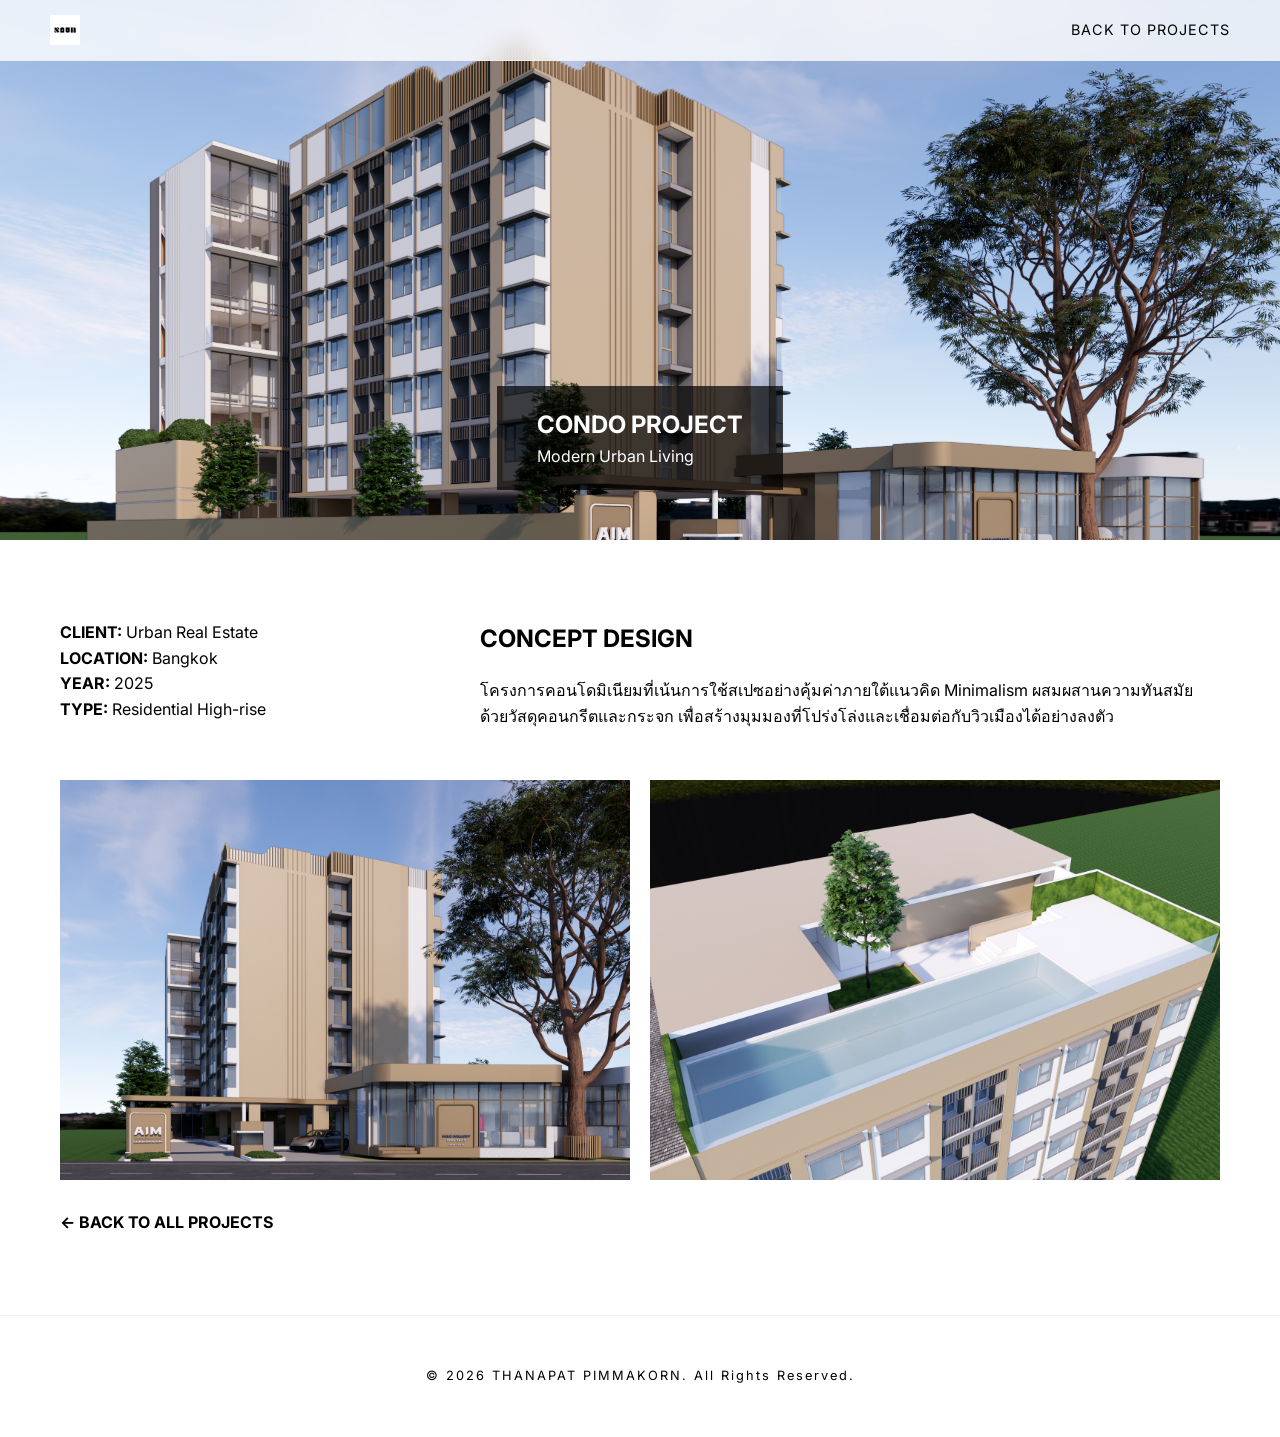
==== project-02.html @ 98c8fa3f "Rebrand to SAAN Studio and update concept" ====
<!DOCTYPE html>
<html lang="th">
<head>
    <meta charset="UTF-8">
    <meta name="viewport" content="width=device-width, initial-scale=1.0">
    <title>Condo Project | SAAN Architect</title>
    <link rel="stylesheet" href="style.css">
    <link rel="preconnect" href="https://fonts.googleapis.com">
    <link rel="preconnect" href="https://fonts.gstatic.com" crossorigin>
    <link href="https://fonts.googleapis.com/css2?family=Inter:wght@300;400;700&display=swap" rel="stylesheet">
    <style>
        .project-detail-hero { height: 60vh; background: url('images/project-02.png') center/cover no-repeat; display: flex; align-items: flex-end; padding-bottom: 50px; }
        .project-header { background: rgba(0,0,0,0.7); color: white; padding: 20px 40px; }
        .project-content { padding: 80px 0; }
        .project-info-grid { display: grid; grid-template-columns: 1fr 2fr; gap: 50px; margin-bottom: 50px; }
        .project-gallery { display: grid; grid-template-columns: 1fr 1fr; gap: 20px; }
        .project-gallery img { width: 100%; height: 400px; object-fit: cover; }
        .back-btn { display: inline-block; margin-top: 30px; text-decoration: none; color: var(--text-color); font-weight: 700; }
    </style>
</head>
<body>
    <nav>
        <div class="logo"><a href="index.html"><img src="images/logo.png" alt="SAAN ARCHITECT" style="height:30px;"></a></div>
        <ul class="nav-links">
            <li><a href="index.html#projects">Back to Projects</a></li>
        </ul>
    </nav>

    <section class="project-detail-hero">
        <div class="container">
            <div class="project-header">
                <h1>CONDO PROJECT</h1>
                <p>Modern Urban Living</p>
            </div>
        </div>
    </section>

    <section class="project-content">
        <div class="container">
            <div class="project-info-grid">
                <div class="project-meta">
                    <p><strong>CLIENT:</strong> Urban Real Estate</p>
                    <p><strong>LOCATION:</strong> Bangkok</p>
                    <p><strong>YEAR:</strong> 2025</p>
                    <p><strong>TYPE:</strong> Residential High-rise</p>
                </div>
                <div class="project-description">
                    <h2 style="margin-bottom: 20px;">CONCEPT DESIGN</h2>
                    <p>โครงการคอนโดมิเนียมที่เน้นการใช้สเปซอย่างคุ้มค่าภายใต้แนวคิด Minimalism ผสมผสานความทันสมัยด้วยวัสดุคอนกรีตและกระจก เพื่อสร้างมุมมองที่โปร่งโล่งและเชื่อมต่อกับวิวเมืองได้อย่างลงตัว</p>
                </div>
            </div>
            
            <div class="project-gallery">
                <img src="images/project-02-1.png" alt="Gallery 1">
                <img src="images/project-02-2.png" alt="Gallery 2">
            </div>

            <a href="index.html#projects" class="back-btn">← BACK TO ALL PROJECTS</a>
        </div>
    </section>

    <footer>
        <p>&copy; 2026 THANAPAT PIMMAKORN. All Rights Reserved.</p>
    </footer>
</body>
</html>
---- style.css ----
/* General Reset */
* {
    margin: 0;
    padding: 0;
    box-sizing: border-box;
}

:root {
    --bg-color: #ffffff;
    --text-color: #000000;
    --section-bg-light: #f9f9f9;
    --border-color: #eeeeee;
    --nav-bg: #ffffff;
    --modal-bg: rgba(0,0,0,0.9);
    --modal-content-bg: #ffffff;
    --accent-color: #000000;
}

[data-theme="dark"] {
    --bg-color: #111111;
    --text-color: #ffffff;
    --section-bg-light: #1a1a1a;
    --border-color: #333333;
    --nav-bg: #111111;
    --modal-bg: rgba(255,255,255,0.1);
    --modal-content-bg: #222222;
    --accent-color: #ffffff;
}

body {
    font-family: 'Anuphan', 'Inter', sans-serif;
    line-height: 1.6;
    color: var(--text-color);
    background-color: var(--bg-color);
    scroll-behavior: smooth;
    overflow-x: hidden;
    transition: background-color 0.3s, color 0.3s;
}

.container {
    max-width: 1200px;
    margin: 0 auto;
    padding: 0 20px;
}

section {
    overflow: hidden;
}

.section-padding {
    padding: 100px 0;
}

.section-title {
    font-size: 2.5rem;
    font-weight: 700;
    margin-bottom: 50px;
    text-align: center;
    letter-spacing: 5px;
}

/* Language Switch */
.nav-extra {
    display: flex;
    align-items: center;
}

.lang-switch {
    font-size: 0.8rem;
    font-weight: 700;
    margin-right: 20px;
    letter-spacing: 1px;
}

.lang-btn {
    cursor: pointer;
    opacity: 0.4;
    transition: 0.3s;
}

.lang-btn.active {
    opacity: 1;
}

.lang-btn:hover {
    opacity: 0.8;
}

/* Theme Switch */
.theme-switch-wrapper {
    display: flex;
    align-items: center;
    margin-left: 30px;
}

.theme-label {
    margin-left: 10px;
    font-size: 0.7rem;
    font-weight: 700;
    letter-spacing: 1px;
}

.theme-switch {
    display: inline-block;
    height: 20px;
    position: relative;
    width: 40px;
}

.theme-switch input {
    display: none;
}

.slider {
    background-color: #ccc;
    bottom: 0;
    cursor: pointer;
    left: 0;
    position: absolute;
    right: 0;
    top: 0;
    transition: .4s;
}

.slider:before {
    background-color: #fff;
    bottom: 2px;
    content: "";
    height: 16px;
    left: 2px;
    position: absolute;
    transition: .4s;
    width: 16px;
}

input:checked + .slider {
    background-color: #555;
}

input:checked + .slider:before {
    transform: translateX(20px);
}

.slider.round {
    border-radius: 20px;
}

.slider.round:before {
    border-radius: 50%;
}

/* Progress Bar */
#progress-container {
    position: fixed;
    top: 0;
    left: 0;
    width: 100%;
    height: 4px;
    background: transparent;
    z-index: 2001;
}

#progress-bar {
    height: 100%;
    background: var(--text-color);
    width: 0%;
    transition: width 0.1s ease;
}

/* Custom Cursor */
#custom-cursor {
    width: 20px;
    height: 20px;
    border: 1px solid var(--text-color);
    border-radius: 50%;
    position: fixed;
    pointer-events: none;
    z-index: 9999;
    transition: transform 0.1s ease, background 0.3s ease;
    transform: translate(-50%, -50%);
}

.cursor-hover {
    transform: translate(-50%, -50%) scale(2.5);
    background: rgba(var(--nav-bg-rgb), 0.5);
}

@media screen and (max-width: 768px) {
    #custom-cursor { display: none; }
}

/* Preloader */
#preloader {
    position: fixed;
    top: 0;
    left: 0;
    width: 100%;
    height: 100%;
    background-color: var(--bg-color);
    z-index: 9999;
    display: flex;
    justify-content: center;
    align-items: center;
    transition: opacity 0.5s ease;
}

.loader-logo {
    font-size: 3rem;
    font-weight: 700;
    letter-spacing: 15px;
    animation: pulse 1.5s infinite;
}

@keyframes pulse {
    0% { opacity: 0.2; }
    50% { opacity: 1; }
    100% { opacity: 0.2; }
}

/* Navigation */
nav {
    display: flex;
    justify-content: space-between;
    align-items: center;
    padding: 15px 50px;
    background-color: rgba(var(--nav-bg-rgb, 255, 255, 255), 0.8);
    backdrop-filter: blur(10px);
    -webkit-backdrop-filter: blur(10px);
    position: fixed;
    width: 100%;
    top: 0;
    z-index: 1000;
    border-bottom: 1px solid var(--border-color);
    transition: 0.3s;
}

:root {
    --nav-bg-rgb: 255, 255, 255;
...
}

[data-theme="dark"] {
    --nav-bg-rgb: 17, 17, 17;
...
}

.logo {
    display: flex;
    align-items: center;
}

.logo img {
    height: 30px;
    width: auto;
    transition: filter 0.3s;
}

[data-theme="dark"] .logo img {
    filter: invert(1);
}

.nav-links {
    display: flex;
    list-style: none;
}

.nav-links li {
    margin-left: 30px;
}

.nav-links a {
    text-decoration: none;
    color: var(--text-color);
    font-size: 0.9rem;
    font-weight: 400;
    transition: 0.3s;
    text-transform: uppercase;
    letter-spacing: 1px;
}

.nav-links a:hover {
    color: #777;
}

/* Clients Section */
.clients-strip {
    display: flex;
    justify-content: space-around;
    align-items: center;
    flex-wrap: wrap;
    gap: 30px;
    opacity: 0.6;
}

.client-logo {
    font-size: 1.2rem;
    font-weight: 700;
    letter-spacing: 5px;
    transition: 0.3s;
}

.client-logo:hover {
    opacity: 1;
    transform: scale(1.1);
}

/* Newsletter Section */
.newsletter-form input {
    border: 1px solid var(--border-color);
    padding: 15px;
    font-family: inherit;
}

.socials {
    display: flex;
    align-items: center;
    margin-top: 20px;
}

.socials a {
    color: var(--text-color);
    transition: 0.3s;
}

.socials a:hover {
    opacity: 0.6;
}

.burger div {
    display: none;
    cursor: pointer;
}

.burger div {
    width: 25px;
    height: 3px;
    background-color: var(--text-color);
    margin: 5px;
    transition: all 0.3s ease;
}

/* Hero Section */
.hero {
    height: 100vh;
    background: linear-gradient(rgba(255,255,255,0.7), rgba(255,255,255,0.7)), url('https://images.unsplash.com/photo-1449156001931-923ca4162ec0?q=80&w=2000&auto=format&fit=crop');
    background-size: cover;
    background-position: center;
    display: flex;
    justify-content: center;
    align-items: center;
    text-align: center;
    transition: 0.5s;
}

[data-theme="dark"] .hero {
    background: linear-gradient(rgba(0,0,0,0.6), rgba(0,0,0,0.6)), url('https://images.unsplash.com/photo-1449156001931-923ca4162ec0?q=80&w=2000&auto=format&fit=crop');
}

.hero-content h1 {
    font-size: 4rem;
    font-weight: 700;
    margin-bottom: 20px;
    letter-spacing: 10px;
}

.hero-content p {
    font-size: 1.2rem;
    margin-bottom: 30px;
    font-weight: 300;
    letter-spacing: 2px;
}

.btn-primary {
    display: inline-block;
    padding: 15px 40px;
    background-color: var(--accent-color);
    color: var(--bg-color);
    text-decoration: none;
    letter-spacing: 2px;
    transition: 0.3s;
    border: 1px solid var(--accent-color);
}

.btn-primary:hover {
    background-color: transparent;
    color: var(--text-color);
}

/* About Section */
.about-grid {
    display: grid;
    grid-template-columns: 1fr 1fr;
    gap: 50px;
    align-items: center;
}

.about-text p {
    margin-bottom: 20px;
    font-size: 1.1rem;
    font-weight: 300;
}

.about-image {
    overflow: hidden;
    height: 400px;
}

.about-image img {
    width: 100%;
    height: 120%; /* Taller for parallax */
    object-fit: cover;
    filter: grayscale(100%);
    transition: filter 0.5s, transform 0.1s linear; /* Smooth parallax */
}

/* Parallax Utility */
.parallax-bg {
    transform: translateY(0);
}

/* Preloader */
.bg-light {
    background-color: var(--section-bg-light);
}

.services-grid {
    display: grid;
    grid-template-columns: repeat(auto-fit, minmax(300px, 1fr));
    gap: 40px;
}

.service-item {
    background-color: var(--bg-color);
    padding: 40px;
    border: 1px solid var(--border-color);
    transition: 0.3s;
}

.service-item:hover {
    border-color: var(--text-color);
    transform: translateY(-5px);
}

.service-item h3 {
    font-size: 1.5rem;
    margin-bottom: 20px;
    letter-spacing: 2px;
}

.service-item p {
    font-weight: 300;
}

/* Process Section */
.process-steps {
    display: grid;
    grid-template-columns: repeat(auto-fit, minmax(250px, 1fr));
    gap: 30px;
    position: relative;
}

.step {
    text-align: center;
    padding: 20px;
}

.step-num {
    font-size: 3rem;
    font-weight: 700;
    color: var(--border-color);
    display: block;
    margin-bottom: 10px;
    transition: 0.3s;
}

.step:hover .step-num {
    color: var(--text-color);
}

.step h3 {
    font-size: 1.2rem;
    margin-bottom: 15px;
    letter-spacing: 2px;
}

.step p {
    font-weight: 300;
    font-size: 0.9rem;
}

/* Testimonials Section */
.testimonials-grid {
    display: grid;
    grid-template-columns: repeat(auto-fit, minmax(300px, 1fr));
    gap: 40px;
}

.testimonial-item {
    text-align: center;
    padding: 20px;
}

.testimonial-item p {
    font-style: italic;
    font-size: 1.1rem;
    margin-bottom: 20px;
    font-weight: 300;
}

.testimonial-item h4 {
    font-size: 0.9rem;
    letter-spacing: 1px;
}

/* Team Section */
.team-grid {
    display: grid;
    grid-template-columns: repeat(auto-fit, minmax(250px, 1fr));
    gap: 40px;
}

.team-member {
    text-align: center;
}

.team-member img {
    width: 200px;
    height: 200px;
    border-radius: 50%;
    object-fit: cover;
    filter: grayscale(100%);
    margin-bottom: 20px;
    transition: 0.3s;
}

.team-member:hover img {
    filter: grayscale(0%);
}

.team-member h3 {
    font-size: 1.2rem;
    letter-spacing: 2px;
    margin-bottom: 5px;
}

.team-member p {
    font-size: 0.9rem;
    font-weight: 300;
}

/* Scroll Top Button */
#scrollTop {
    display: none;
    position: fixed;
    bottom: 20px;
    right: 30px;
    z-index: 99;
    border: none;
    outline: none;
    background-color: var(--text-color);
    color: var(--bg-color);
    cursor: pointer;
    padding: 15px;
    border-radius: 50%;
    font-size: 18px;
    transition: 0.3s;
    width: 50px;
    height: 50px;
}

#scrollTop:hover {
    background-color: #555;
}

/* Modal Styles */
.modal {
    display: none;
    position: fixed;
    z-index: 2000;
    left: 0;
    top: 0;
    width: 100%;
    height: 100%;
    overflow: auto;
    background-color: var(--modal-bg);
    padding-top: 60px;
}

.modal-content {
    background-color: var(--modal-content-bg);
    margin: 5% auto;
    padding: 0;
    width: 80%;
    max-width: 900px;
    display: flex;
    flex-direction: column;
    position: relative;
    color: var(--text-color);
}

.modal-content img {
    width: 100%;
    max-height: 500px;
    object-fit: cover;
}

.modal-text {
    padding: 40px;
}

.modal-text h3 {
    font-size: 2rem;
    margin-bottom: 20px;
    letter-spacing: 2px;
}

.close-modal {
    position: absolute;
    top: 20px;
    right: 35px;
    color: #f1f1f1;
    font-size: 40px;
    font-weight: bold;
    cursor: pointer;
    z-index: 2001;
}

/* Scroll Reveal Animations */
.reveal {
    opacity: 0;
    transform: translateY(50px);
    transition: all 1s ease-out;
}

.reveal.active {
    opacity: 1;
    transform: translateY(0);
}

/* Filter Buttons */
.filter-buttons {
    display: flex;
    justify-content: center;
    margin-bottom: 40px;
}

.filter-btn {
    background: none;
    border: none;
    padding: 10px 20px;
    margin: 0 10px;
    cursor: pointer;
    font-size: 0.8rem;
    letter-spacing: 2px;
    transition: 0.3s;
    color: var(--text-color);
    border-bottom: 2px solid transparent;
}

.filter-btn.active {
    border-bottom: 2px solid var(--text-color);
    font-weight: 700;
}

.filter-btn:hover {
    color: #777;
}

.bg-dark-text {
    background-color: var(--text-color);
    color: var(--bg-color);
}

.stat-number {
    font-size: 3.5rem;
    font-weight: 700;
    margin-bottom: 10px;
    letter-spacing: 2px;
}

.stat-item p {
    font-size: 0.8rem;
    letter-spacing: 2px;
    text-transform: uppercase;
    opacity: 0.8;
}

/* Texture Overlay */
body::before {
    content: "";
    position: fixed;
    top: 0;
    left: 0;
    width: 100%;
    height: 100%;
    background-image: url('https://www.transparenttextures.com/patterns/p6.png');
    opacity: 0.03;
    pointer-events: none;
    z-index: 10000;
}

[data-theme="dark"] body::before {
    opacity: 0.05;
    filter: invert(1);
}

img {
    max-width: 100%;
    height: auto;
    display: block;
    transition: opacity 0.5s ease;
}

img[loading] {
    opacity: 0;
}

img.loaded {
    opacity: 1;
}

/* Projects Section */
.projects-grid {
    display: grid;
    grid-template-columns: repeat(auto-fit, minmax(300px, 1fr));
    gap: 20px;
}

.project-card {
    position: relative;
    overflow: hidden;
    cursor: pointer;
}

.project-card img {
    width: 100%;
    height: 400px;
    object-fit: cover;
    filter: grayscale(100%);
    transition: 0.5s;
}

.project-info {
    position: absolute;
    bottom: -100%;
    left: 0;
    width: 100%;
    background: rgba(0,0,0,0.8);
    color: #fff;
    padding: 20px;
    transition: 0.5s;
}

.project-card:hover img {
    filter: grayscale(0%);
    transform: scale(1.05);
}

.project-card:hover .project-info {
    bottom: 0;
}

/* Contact Section */
.contact-content {
    display: grid;
    grid-template-columns: 1fr 1fr;
    gap: 50px;
}

.contact-info p {
    margin-bottom: 15px;
}

.contact-form input, .contact-form textarea {
    width: 100%;
    padding: 15px;
    margin-bottom: 15px;
    border: 1px solid var(--border-color);
    background-color: var(--bg-color);
    color: var(--text-color);
    font-family: inherit;
}

.btn-dark {
    width: 100%;
    padding: 15px;
    background-color: var(--accent-color);
    color: var(--bg-color);
    border: none;
    cursor: pointer;
    letter-spacing: 2px;
    transition: 0.3s;
}

.btn-dark:hover {
    opacity: 0.8;
}

/* Footer */
footer {
    padding: 50px 0;
    text-align: center;
    border-top: 1px solid var(--border-color);
    font-size: 0.8rem;
    letter-spacing: 2px;
}

/* Mobile Responsive */
@media screen and (max-width: 768px) {
    .nav-links {
        position: absolute;
        right: 0;
        height: 92vh;
        top: 8vh;
        background-color: var(--nav-bg);
        display: flex;
        flex-direction: column;
        align-items: center;
        width: 100%;
        transform: translateX(100%);
        transition: transform 0.5s ease-in;
    }

    .nav-links li {
        margin: 20px 0;
    }

    .burger {
        display: block;
    }

    .hero-content h1 {
        font-size: 2.5rem;
    }

    .about-grid, .contact-content {
        grid-template-columns: 1fr;
    }

    .theme-switch-wrapper {
        margin-right: 20px;
    }
}

.nav-active {
    transform: translateX(0%);
}
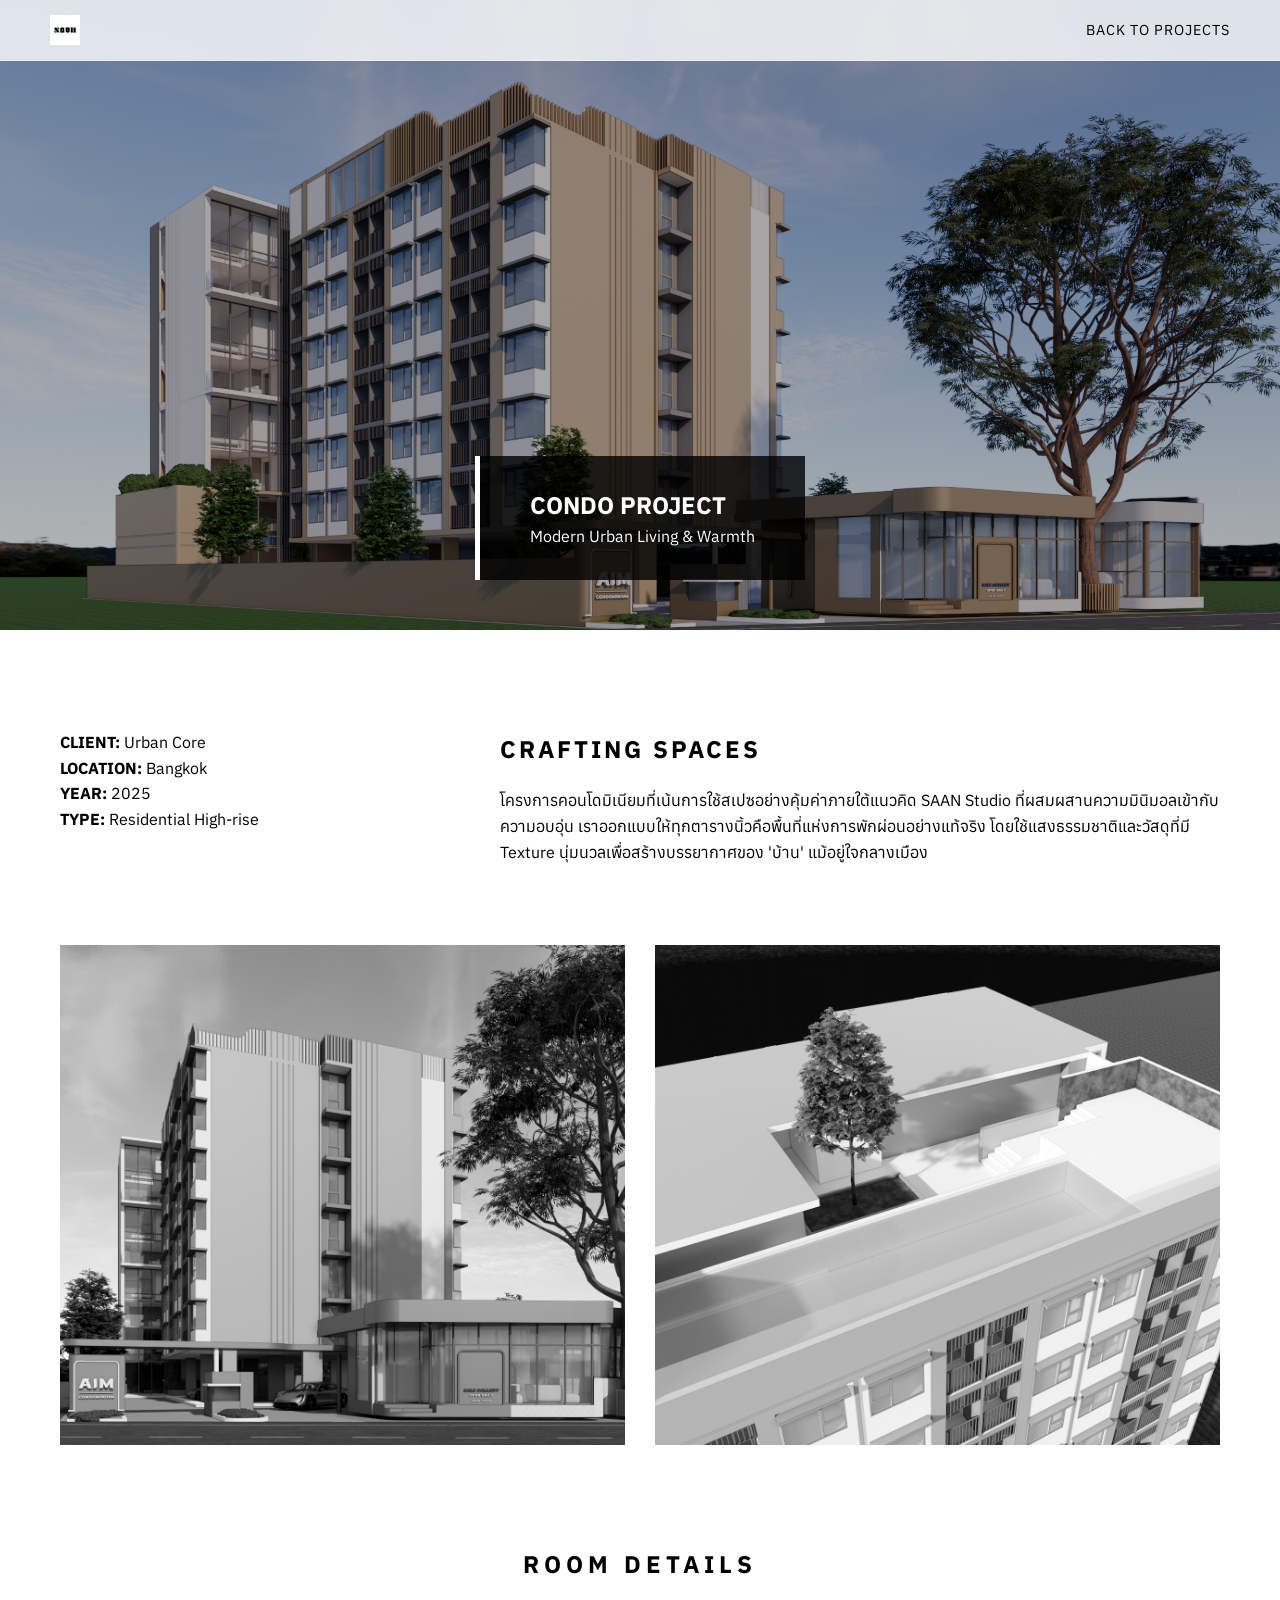
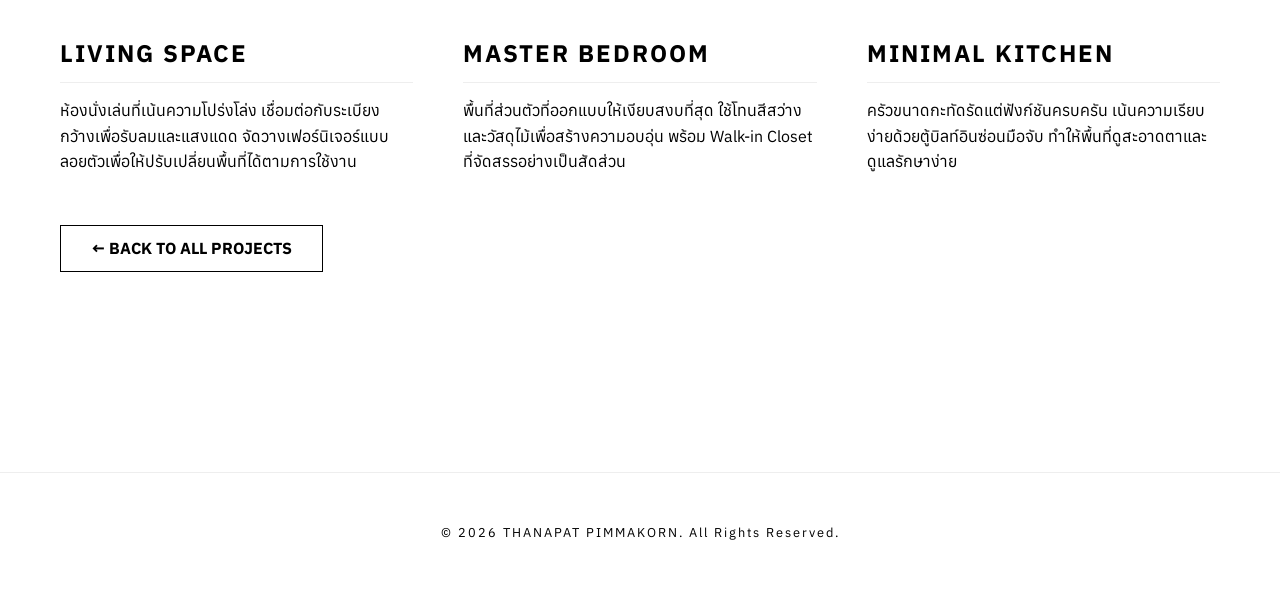
==== commit e08bc9d0: "Update Stats (5 yrs/3 projects) and enhance Condo Project details" ====
--- a/project-02.html
+++ b/project-02.html
@@ -3,24 +3,35 @@
 <head>
     <meta charset="UTF-8">
     <meta name="viewport" content="width=device-width, initial-scale=1.0">
-    <title>Condo Project | SAAN Architect</title>
+    <title>Condo Project | SAAN Studio</title>
     <link rel="stylesheet" href="style.css">
     <link rel="preconnect" href="https://fonts.googleapis.com">
     <link rel="preconnect" href="https://fonts.gstatic.com" crossorigin>
-    <link href="https://fonts.googleapis.com/css2?family=Inter:wght@300;400;700&display=swap" rel="stylesheet">
+    <link href="https://fonts.googleapis.com/css2?family=Inter:wght@300;400;700&family=Anuphan:wght@300;400;600&display=swap" rel="stylesheet">
     <style>
-        .project-detail-hero { height: 60vh; background: url('images/project-02.png') center/cover no-repeat; display: flex; align-items: flex-end; padding-bottom: 50px; }
-        .project-header { background: rgba(0,0,0,0.7); color: white; padding: 20px 40px; }
-        .project-content { padding: 80px 0; }
-        .project-info-grid { display: grid; grid-template-columns: 1fr 2fr; gap: 50px; margin-bottom: 50px; }
-        .project-gallery { display: grid; grid-template-columns: 1fr 1fr; gap: 20px; }
-        .project-gallery img { width: 100%; height: 400px; object-fit: cover; }
-        .back-btn { display: inline-block; margin-top: 30px; text-decoration: none; color: var(--text-color); font-weight: 700; }
+        .project-detail-hero { height: 70vh; background: linear-gradient(rgba(0,0,0,0.3), rgba(0,0,0,0.3)), url('images/project-02.png') center/cover no-repeat; display: flex; align-items: flex-end; padding-bottom: 50px; }
+        .project-header { background: rgba(0,0,0,0.8); color: white; padding: 30px 50px; border-left: 5px solid white; }
+        .project-content { padding: 100px 0; }
+        .project-info-grid { display: grid; grid-template-columns: 1fr 2fr; gap: 80px; margin-bottom: 80px; }
+        .project-gallery { display: grid; grid-template-columns: repeat(2, 1fr); gap: 30px; }
+        .project-gallery img { width: 100%; height: 500px; object-fit: cover; filter: grayscale(100%); transition: 0.5s; }
+        .project-gallery img:hover { filter: grayscale(0%); }
+        .room-details { margin-top: 100px; }
+        .room-grid { display: grid; grid-template-columns: repeat(auto-fit, minmax(300px, 1fr)); gap: 50px; margin-top: 50px; }
+        .room-card h3 { font-size: 1.5rem; margin-bottom: 15px; letter-spacing: 2px; border-bottom: 1px solid var(--border-color); padding-bottom: 10px; }
+        .back-btn { display: inline-block; margin-top: 50px; text-decoration: none; color: var(--text-color); font-weight: 700; border: 1px solid var(--text-color); padding: 10px 30px; transition: 0.3s; }
+        .back-btn:hover { background: var(--text-color); color: var(--bg-color); }
+        
+        @media (max-width: 768px) {
+            .project-info-grid { grid-template-columns: 1fr; gap: 40px; }
+            .project-gallery { grid-template-columns: 1fr; }
+            .project-gallery img { height: 300px; }
+        }
     </style>
 </head>
 <body>
     <nav>
-        <div class="logo"><a href="index.html"><img src="images/logo.png" alt="SAAN ARCHITECT" style="height:30px;"></a></div>
+        <div class="logo"><a href="index.html"><img src="images/logo.png" alt="SAAN STUDIO" style="height:30px;"></a></div>
         <ul class="nav-links">
             <li><a href="index.html#projects">Back to Projects</a></li>
         </ul>
@@ -30,7 +41,7 @@
         <div class="container">
             <div class="project-header">
                 <h1>CONDO PROJECT</h1>
-                <p>Modern Urban Living</p>
+                <p>Modern Urban Living & Warmth</p>
             </div>
         </div>
     </section>
@@ -39,28 +50,54 @@
         <div class="container">
             <div class="project-info-grid">
                 <div class="project-meta">
-                    <p><strong>CLIENT:</strong> Urban Real Estate</p>
+                    <p><strong>CLIENT:</strong> Urban Core</p>
                     <p><strong>LOCATION:</strong> Bangkok</p>
                     <p><strong>YEAR:</strong> 2025</p>
                     <p><strong>TYPE:</strong> Residential High-rise</p>
                 </div>
                 <div class="project-description">
-                    <h2 style="margin-bottom: 20px;">CONCEPT DESIGN</h2>
-                    <p>โครงการคอนโดมิเนียมที่เน้นการใช้สเปซอย่างคุ้มค่าภายใต้แนวคิด Minimalism ผสมผสานความทันสมัยด้วยวัสดุคอนกรีตและกระจก เพื่อสร้างมุมมองที่โปร่งโล่งและเชื่อมต่อกับวิวเมืองได้อย่างลงตัว</p>
+                    <h2 style="margin-bottom: 20px; letter-spacing: 3px;">CRAFTING SPACES</h2>
+                    <p>โครงการคอนโดมิเนียมที่เน้นการใช้สเปซอย่างคุ้มค่าภายใต้แนวคิด SAAN Studio ที่ผสมผสานความมินิมอลเข้ากับความอบอุ่น เราออกแบบให้ทุกตารางนิ้วคือพื้นที่แห่งการพักผ่อนอย่างแท้จริง โดยใช้แสงธรรมชาติและวัสดุที่มี Texture นุ่มนวลเพื่อสร้างบรรยากาศของ 'บ้าน' แม้อยู่ใจกลางเมือง</p>
                 </div>
             </div>
             
             <div class="project-gallery">
-                <img src="images/project-02-1.png" alt="Gallery 1">
-                <img src="images/project-02-2.png" alt="Gallery 2">
+                <img src="images/project-02-1.png" alt="Exterior View">
+                <img src="images/project-02-2.png" alt="Common Area">
+            </div>
+
+            <div class="room-details">
+                <h2 style="text-align: center; letter-spacing: 5px; margin-bottom: 50px;">ROOM DETAILS</h2>
+                <div class="room-grid">
+                    <div class="room-card">
+                        <h3>LIVING SPACE</h3>
+                        <p>ห้องนั่งเล่นที่เน้นความโปร่งโล่ง เชื่อมต่อกับระเบียงกว้างเพื่อรับลมและแสงแดด จัดวางเฟอร์นิเจอร์แบบลอยตัวเพื่อให้ปรับเปลี่ยนพื้นที่ได้ตามการใช้งาน</p>
+                    </div>
+                    <div class="room-card">
+                        <h3>MASTER BEDROOM</h3>
+                        <p>พื้นที่ส่วนตัวที่ออกแบบให้เงียบสงบที่สุด ใช้โทนสีสว่างและวัสดุไม้เพื่อสร้างความอบอุ่น พร้อม Walk-in Closet ที่จัดสรรอย่างเป็นสัดส่วน</p>
+                    </div>
+                    <div class="room-card">
+                        <h3>MINIMAL KITCHEN</h3>
+                        <p>ครัวขนาดกะทัดรัดแต่ฟังก์ชันครบครัน เน้นความเรียบง่ายด้วยตู้บิลท์อินซ่อนมือจับ ทำให้พื้นที่ดูสะอาดตาและดูแลรักษาง่าย</p>
+                    </div>
+                </div>
             </div>
 
             <a href="index.html#projects" class="back-btn">← BACK TO ALL PROJECTS</a>
         </div>
     </section>
 
-    <footer>
+    <footer style="text-align: center; padding: 50px 0; border-top: 1px solid var(--border-color); margin-top: 100px;">
         <p>&copy; 2026 THANAPAT PIMMAKORN. All Rights Reserved.</p>
     </footer>
+
+    <script>
+        // Theme application for detail page
+        const currentTheme = localStorage.getItem('theme');
+        if (currentTheme) {
+            document.documentElement.setAttribute('data-theme', currentTheme);
+        }
+    </script>
 </body>
 </html>
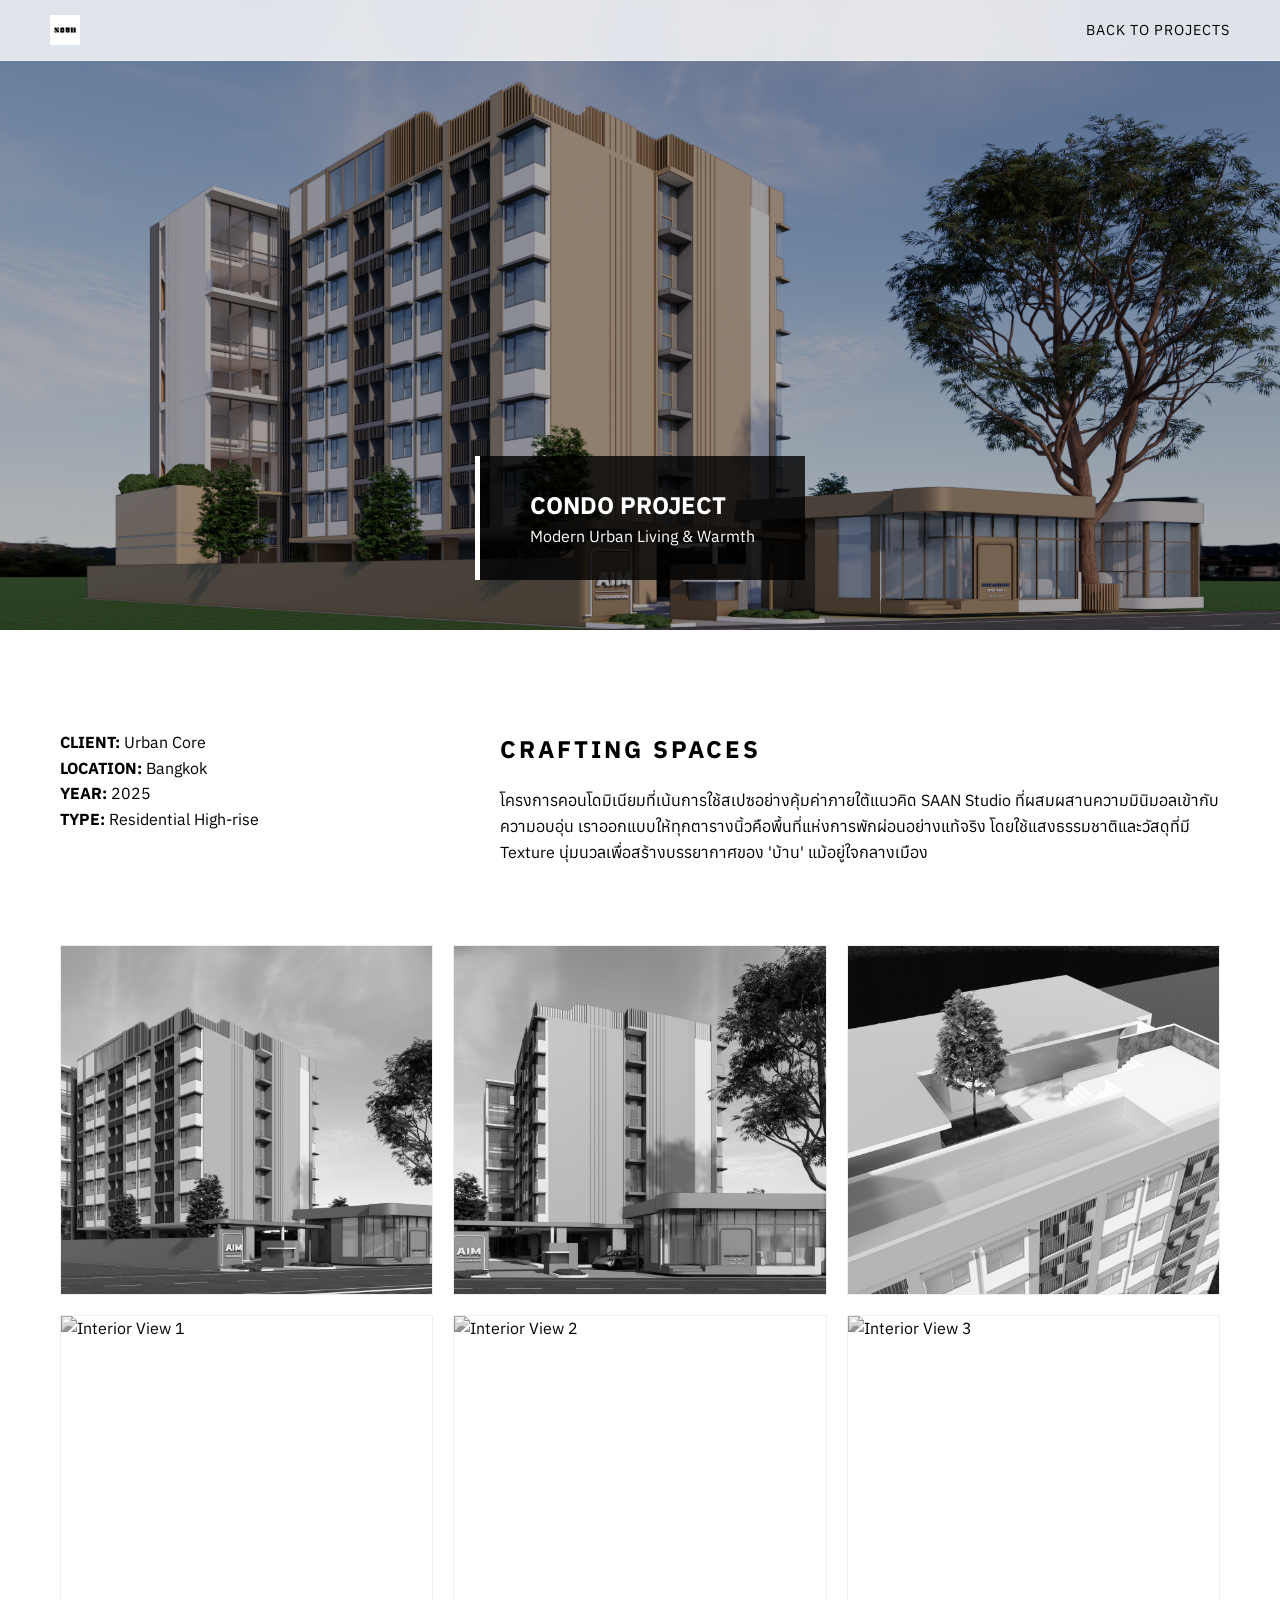
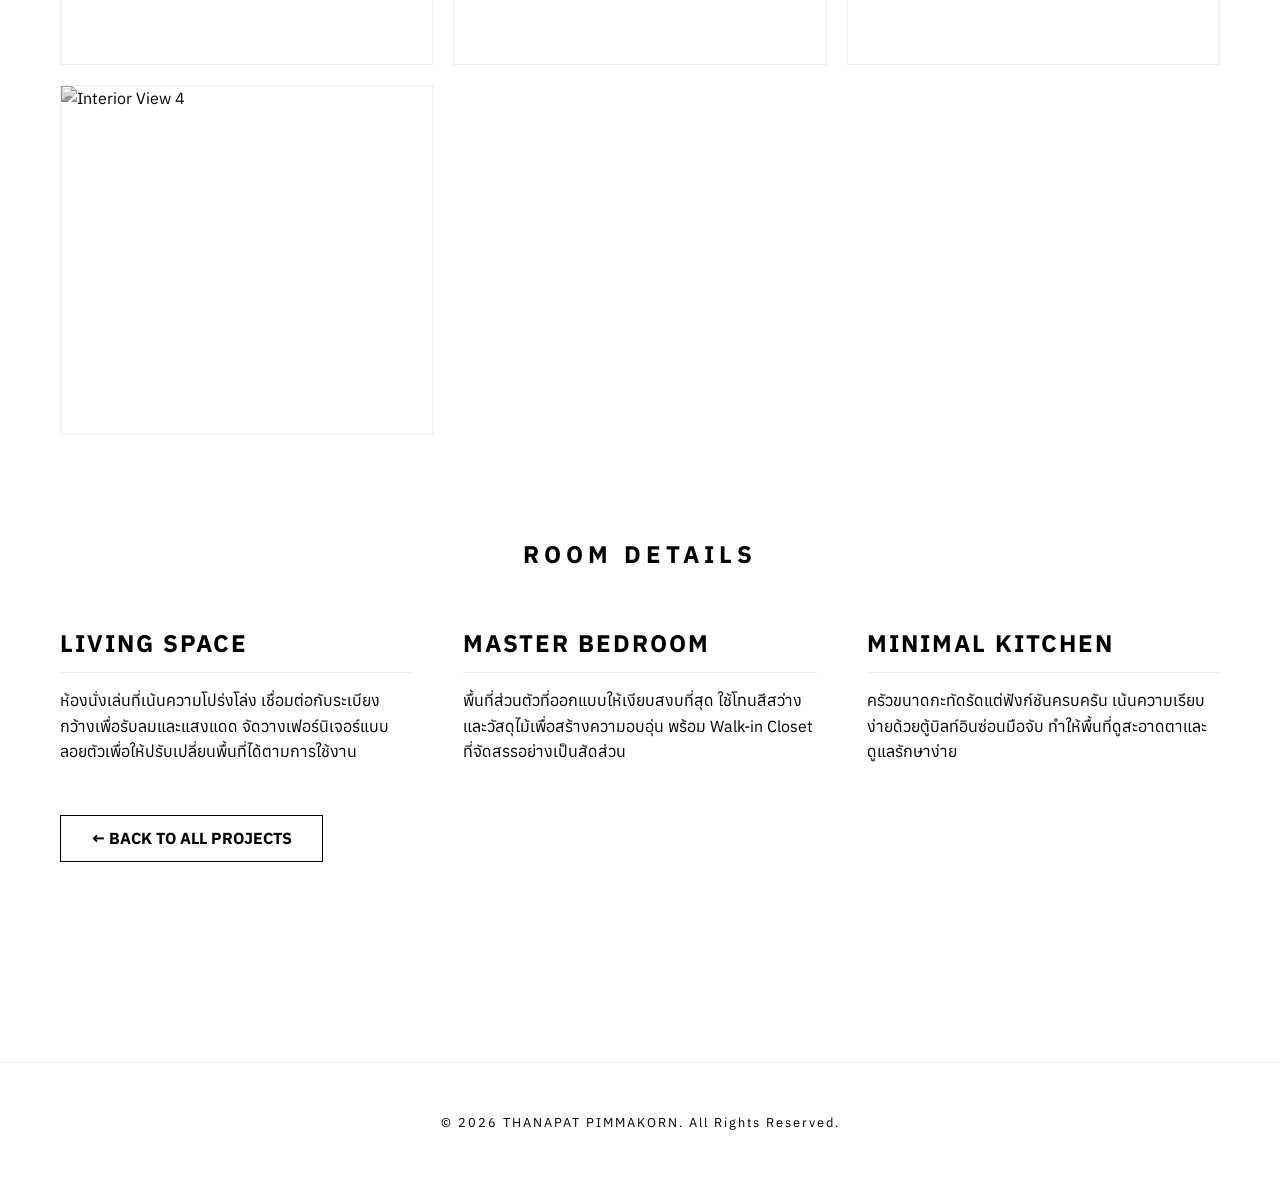
==== commit dec6a2f4: "Expand Condo Project gallery with 5 additional internal room images" ====
--- a/project-02.html
+++ b/project-02.html
@@ -13,9 +13,9 @@
         .project-header { background: rgba(0,0,0,0.8); color: white; padding: 30px 50px; border-left: 5px solid white; }
         .project-content { padding: 100px 0; }
         .project-info-grid { display: grid; grid-template-columns: 1fr 2fr; gap: 80px; margin-bottom: 80px; }
-        .project-gallery { display: grid; grid-template-columns: repeat(2, 1fr); gap: 30px; }
-        .project-gallery img { width: 100%; height: 500px; object-fit: cover; filter: grayscale(100%); transition: 0.5s; }
-        .project-gallery img:hover { filter: grayscale(0%); }
+        .project-gallery { display: grid; grid-template-columns: repeat(auto-fit, minmax(350px, 1fr)); gap: 20px; }
+        .project-gallery img { width: 100%; height: 350px; object-fit: cover; filter: grayscale(100%); transition: 0.5s; border: 1px solid var(--border-color); }
+        .project-gallery img:hover { filter: grayscale(0%); transform: scale(1.02); }
         .room-details { margin-top: 100px; }
         .room-grid { display: grid; grid-template-columns: repeat(auto-fit, minmax(300px, 1fr)); gap: 50px; margin-top: 50px; }
         .room-card h3 { font-size: 1.5rem; margin-bottom: 15px; letter-spacing: 2px; border-bottom: 1px solid var(--border-color); padding-bottom: 10px; }
@@ -62,8 +62,13 @@
             </div>
             
             <div class="project-gallery">
-                <img src="images/project-02-1.png" alt="Exterior View">
-                <img src="images/project-02-2.png" alt="Common Area">
+                <img src="images/project-02.png" alt="Exterior View">
+                <img src="images/project-02-1.png" alt="Building Perspective">
+                <img src="images/project-02-2.png" alt="Rooftop & Pool">
+                <img src="images/project-02-3.jpg" alt="Interior View 1">
+                <img src="images/project-02-4.jpg" alt="Interior View 2">
+                <img src="images/project-02-5.jpg" alt="Interior View 3">
+                <img src="images/project-02-6.jpg" alt="Interior View 4">
             </div>
 
             <div class="room-details">
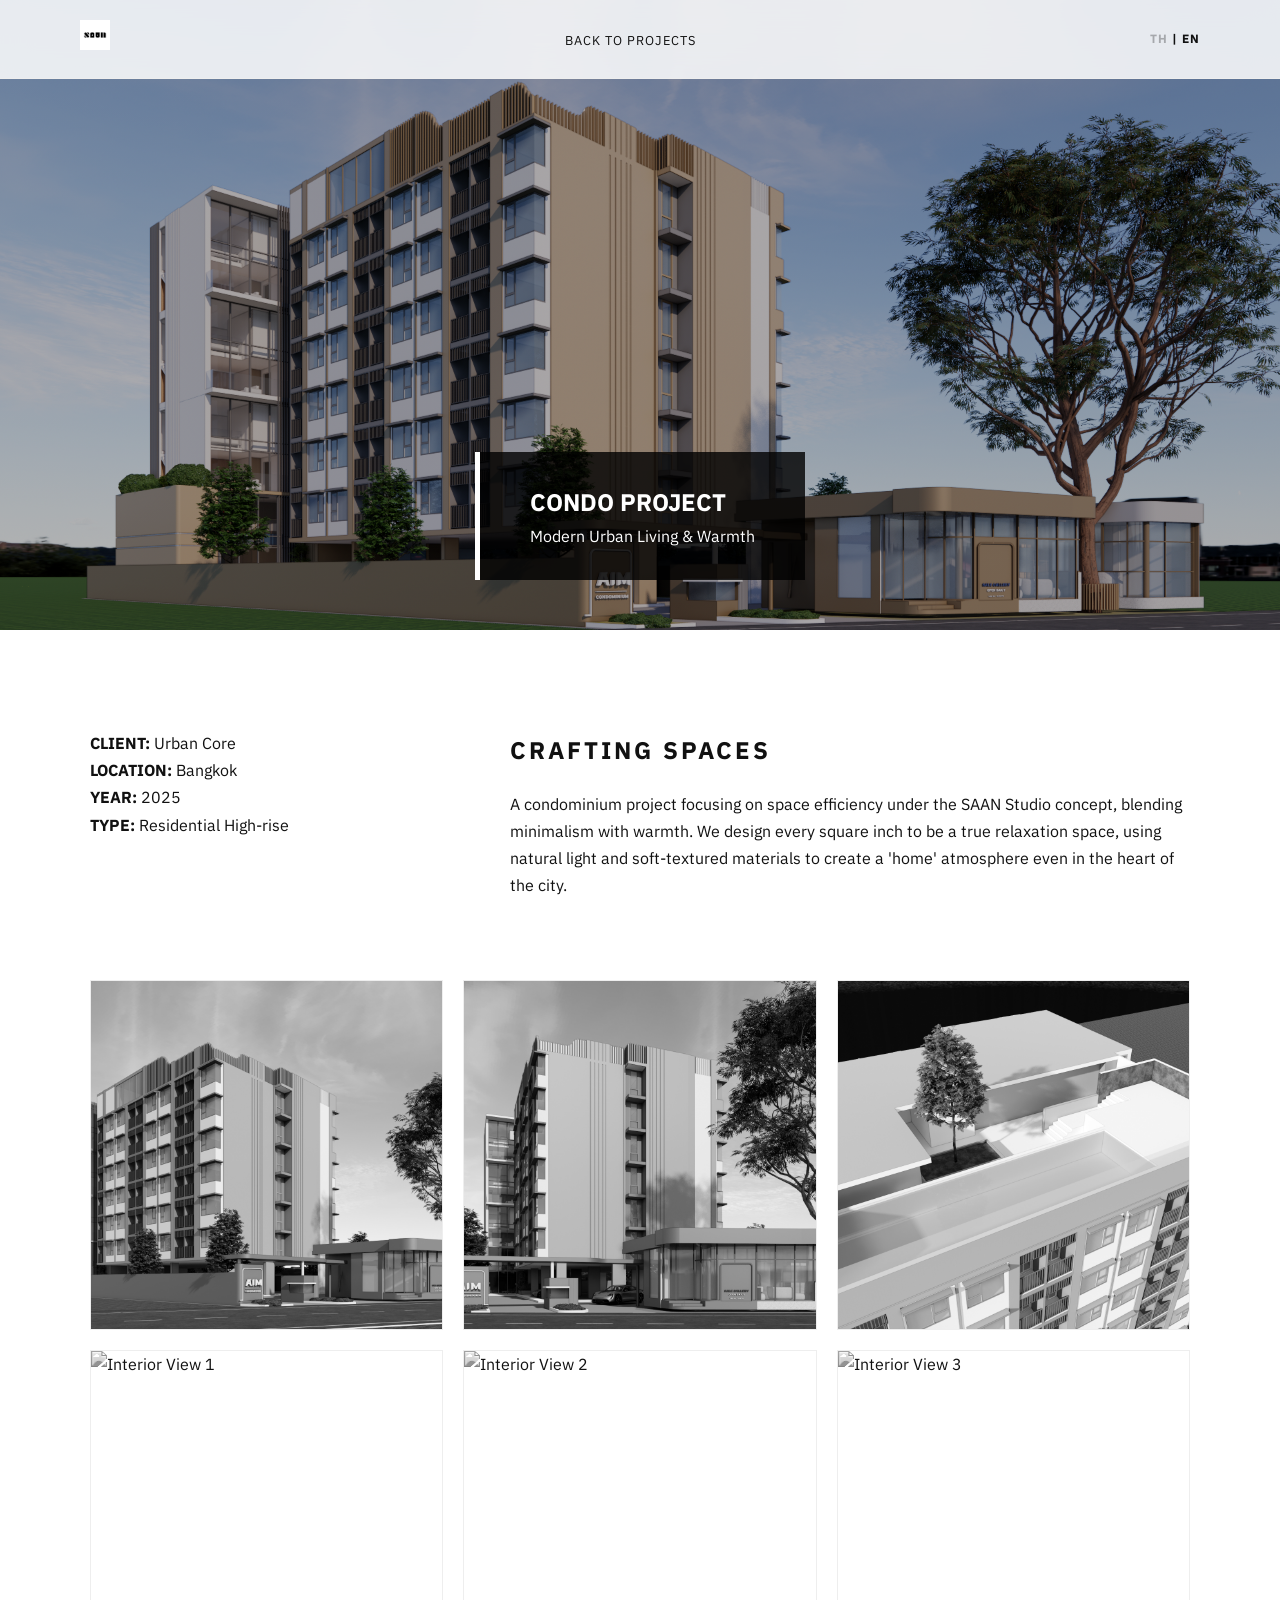
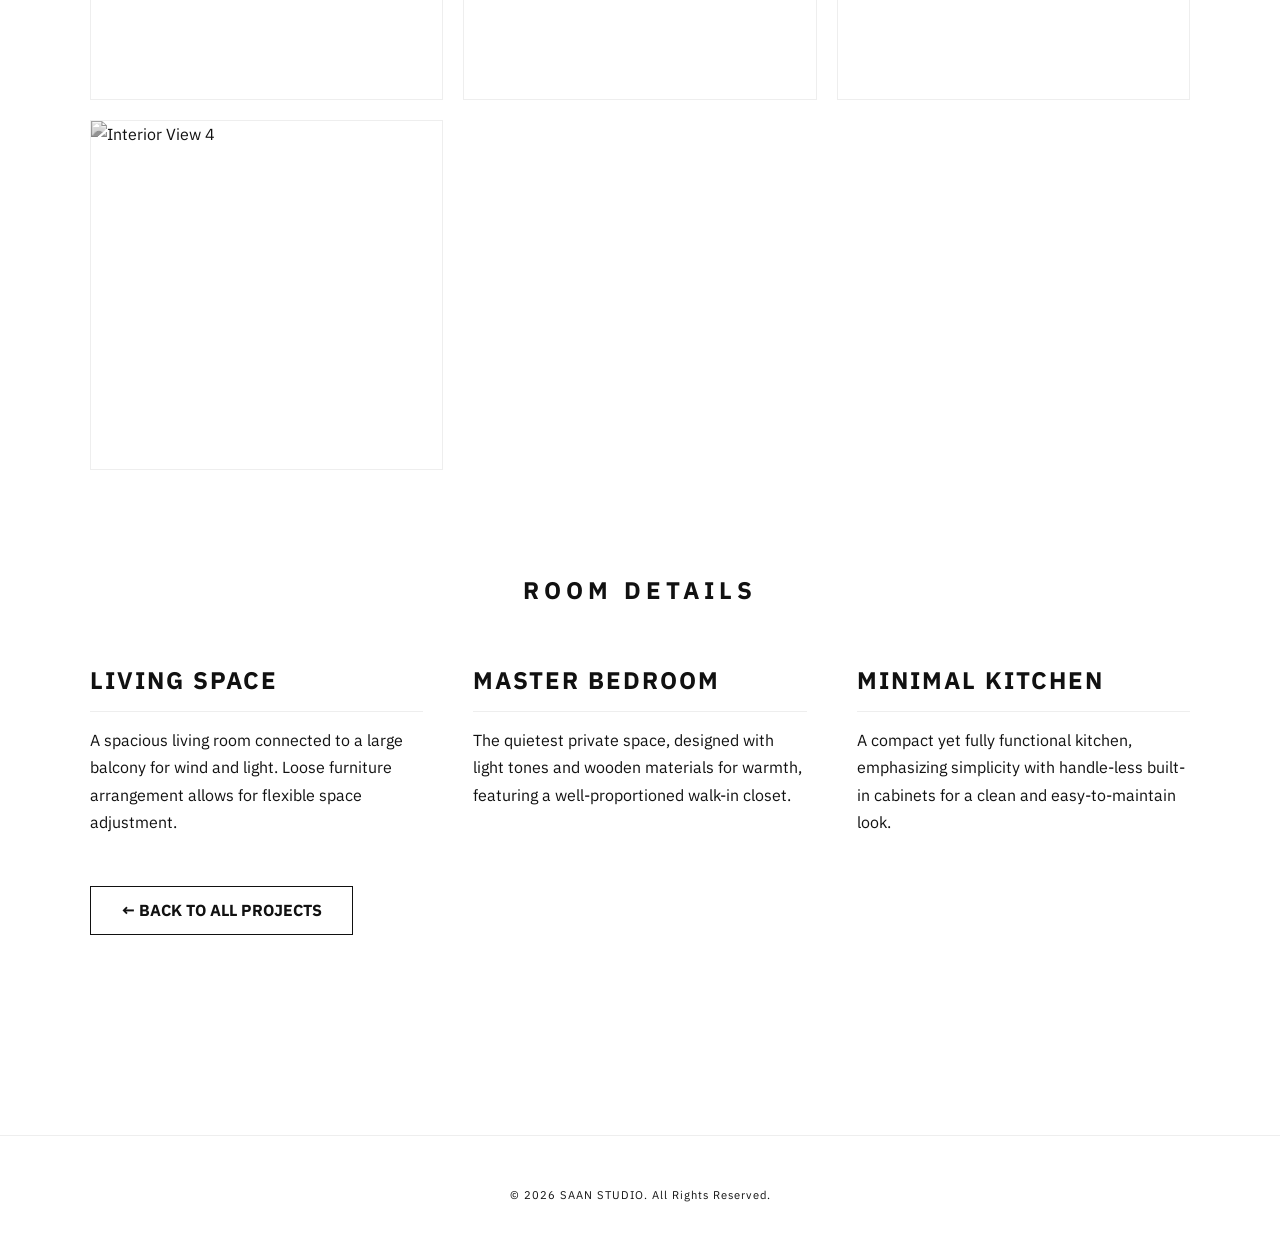
==== commit bcb89612: "Standardize all project sub-pages and implement global Fade In/Out transitions" ====
--- a/project-02.html
+++ b/project-02.html
@@ -29,19 +29,25 @@
         }
     </style>
 </head>
-<body>
+<body class="fade-in-body">
+    <div class="page-transition-overlay"></div>
     <nav>
         <div class="logo"><a href="index.html"><img src="images/logo.png" alt="SAAN STUDIO" style="height:30px;"></a></div>
         <ul class="nav-links">
-            <li><a href="index.html#projects">Back to Projects</a></li>
+            <li><a href="index.html#projects" class="lang" data-th="กลับไปที่ผลงาน" data-en="Back to Projects">Back to Projects</a></li>
         </ul>
+        <div class="nav-extra">
+            <div class="lang-switch">
+                <span id="btn-th" class="lang-btn">TH</span> | <span id="btn-en" class="lang-btn active">EN</span>
+            </div>
+        </div>
     </nav>
 
     <section class="project-detail-hero">
         <div class="container">
             <div class="project-header">
-                <h1>CONDO PROJECT</h1>
-                <p>Modern Urban Living & Warmth</p>
+                <h1 class="lang" data-th="โครงการคอนโด" data-en="CONDO PROJECT">CONDO PROJECT</h1>
+                <p class="lang" data-th="การใช้ชีวิตเมืองที่ทันสมัยและอบอุ่น" data-en="Modern Urban Living & Warmth">Modern Urban Living & Warmth</p>
             </div>
         </div>
     </section>
@@ -56,8 +62,8 @@
                     <p><strong>TYPE:</strong> Residential High-rise</p>
                 </div>
                 <div class="project-description">
-                    <h2 style="margin-bottom: 20px; letter-spacing: 3px;">CRAFTING SPACES</h2>
-                    <p>โครงการคอนโดมิเนียมที่เน้นการใช้สเปซอย่างคุ้มค่าภายใต้แนวคิด SAAN Studio ที่ผสมผสานความมินิมอลเข้ากับความอบอุ่น เราออกแบบให้ทุกตารางนิ้วคือพื้นที่แห่งการพักผ่อนอย่างแท้จริง โดยใช้แสงธรรมชาติและวัสดุที่มี Texture นุ่มนวลเพื่อสร้างบรรยากาศของ 'บ้าน' แม้อยู่ใจกลางเมือง</p>
+                    <h2 class="lang" data-th="สรรสร้างพื้นที่" data-en="CRAFTING SPACES" style="margin-bottom: 20px; letter-spacing: 3px;">CRAFTING SPACES</h2>
+                    <p class="lang" data-th="โครงการคอนโดมิเนียมที่เน้นการใช้สเปซอย่างคุ้มค่าภายใต้แนวคิด SAAN Studio ที่ผสมผสานความมินิมอลเข้ากับความอบอุ่น เราออกแบบให้ทุกตารางนิ้วคือพื้นที่แห่งการพักผ่อนอย่างแท้จริง โดยใช้แสงธรรมชาติและวัสดุที่มี Texture นุ่มนวลเพื่อสร้างบรรยากาศของ 'บ้าน' แม้อยู่ใจกลางเมือง" data-en="A condominium project focusing on space efficiency under the SAAN Studio concept, blending minimalism with warmth. We design every square inch to be a true relaxation space, using natural light and soft-textured materials to create a 'home' atmosphere even in the heart of the city.">โครงการคอนโดมิเนียมที่เน้นการใช้สเปซอย่างคุ้มค่าภายใต้แนวคิด SAAN Studio ที่ผสมผสานความมินิมอลเข้ากับความอบอุ่น เราออกแบบให้ทุกตารางนิ้วคือพื้นที่แห่งการพักผ่อนอย่างแท้จริง โดยใช้แสงธรรมชาติและวัสดุที่มี Texture นุ่มนวลเพื่อสร้างบรรยากาศของ 'บ้าน' แม้อยู่ใจกลางเมือง</p>
                 </div>
             </div>
             
@@ -72,31 +78,32 @@
             </div>
 
             <div class="room-details">
-                <h2 style="text-align: center; letter-spacing: 5px; margin-bottom: 50px;">ROOM DETAILS</h2>
+                <h2 class="lang" data-th="รายละเอียดห้อง" data-en="ROOM DETAILS" style="text-align: center; letter-spacing: 5px; margin-bottom: 50px;">ROOM DETAILS</h2>
                 <div class="room-grid">
                     <div class="room-card">
-                        <h3>LIVING SPACE</h3>
-                        <p>ห้องนั่งเล่นที่เน้นความโปร่งโล่ง เชื่อมต่อกับระเบียงกว้างเพื่อรับลมและแสงแดด จัดวางเฟอร์นิเจอร์แบบลอยตัวเพื่อให้ปรับเปลี่ยนพื้นที่ได้ตามการใช้งาน</p>
+                        <h3 class="lang" data-th="พื้นที่นั่งเล่น" data-en="LIVING SPACE">LIVING SPACE</h3>
+                        <p class="lang" data-th="ห้องนั่งเล่นที่เน้นความโปร่งโล่ง เชื่อมต่อกับระเบียงกว้างเพื่อรับลมและแสงแดด จัดวางเฟอร์นิเจอร์แบบลอยตัวเพื่อให้ปรับเปลี่ยนพื้นที่ได้ตามการใช้งาน" data-en="A spacious living room connected to a large balcony for wind and light. Loose furniture arrangement allows for flexible space adjustment.">ห้องนั่งเล่นที่เน้นความโปร่งโล่ง เชื่อมต่อกับระเบียงกว้างเพื่อรับลมและแสงแดด จัดวางเฟอร์นิเจอร์แบบลอยตัวเพื่อให้ปรับเปลี่ยนพื้นที่ได้ตามการใช้งาน</p>
                     </div>
                     <div class="room-card">
-                        <h3>MASTER BEDROOM</h3>
-                        <p>พื้นที่ส่วนตัวที่ออกแบบให้เงียบสงบที่สุด ใช้โทนสีสว่างและวัสดุไม้เพื่อสร้างความอบอุ่น พร้อม Walk-in Closet ที่จัดสรรอย่างเป็นสัดส่วน</p>
+                        <h3 class="lang" data-th="ห้องนอนหลัก" data-en="MASTER BEDROOM">MASTER BEDROOM</h3>
+                        <p class="lang" data-th="พื้นที่ส่วนตัวที่ออกแบบให้เงียบสงบที่สุด ใช้โทนสีสว่างและวัสดุไม้เพื่อสร้างความอบอุ่น พร้อม Walk-in Closet ที่จัดสรรอย่างเป็นสัดส่วน" data-en="The quietest private space, designed with light tones and wooden materials for warmth, featuring a well-proportioned walk-in closet.">พื้นที่ส่วนตัวที่ออกแบบให้เงียบสงบที่สุด ใช้โทนสีสว่างและวัสดุไม้เพื่อสร้างความอบอุ่น พร้อม Walk-in Closet ที่จัดสรรอย่างเป็นสัดส่วน</p>
                     </div>
                     <div class="room-card">
-                        <h3>MINIMAL KITCHEN</h3>
-                        <p>ครัวขนาดกะทัดรัดแต่ฟังก์ชันครบครัน เน้นความเรียบง่ายด้วยตู้บิลท์อินซ่อนมือจับ ทำให้พื้นที่ดูสะอาดตาและดูแลรักษาง่าย</p>
+                        <h3 class="lang" data-th="ห้องครัวมินิมอล" data-en="MINIMAL KITCHEN">MINIMAL KITCHEN</h3>
+                        <p class="lang" data-th="ครัวขนาดกะทัดรัดแต่ฟังก์ชันครบครัน เน้นความเรียบง่ายด้วยตู้บิลท์อินซ่อนมือจับ ทำให้พื้นที่ดูสะอาดตาและดูแลรักษาง่าย" data-en="A compact yet fully functional kitchen, emphasizing simplicity with handle-less built-in cabinets for a clean and easy-to-maintain look.">ครัวขนาดกะทัดรัดแต่ฟังก์ชันครบครัน เน้นความเรียบง่ายด้วยตู้บิลท์อินซ่อนมือจับ ทำให้พื้นที่ดูสะอาดตาและดูแลรักษาง่าย</p>
                     </div>
                 </div>
             </div>
 
-            <a href="index.html#projects" class="back-btn">← BACK TO ALL PROJECTS</a>
+            <a href="index.html#projects" class="back-btn lang" data-th="← กลับไปที่ผลงานทั้งหมด" data-en="← BACK TO ALL PROJECTS">← BACK TO ALL PROJECTS</a>
         </div>
     </section>
 
     <footer style="text-align: center; padding: 50px 0; border-top: 1px solid var(--border-color); margin-top: 100px;">
-        <p>&copy; 2026 THANAPAT PIMMAKORN. All Rights Reserved.</p>
+        <p>&copy; 2026 SAAN STUDIO. All Rights Reserved.</p>
     </footer>
 
+    <script src="script.js"></script>
     <script>
         // Theme application for detail page
         const currentTheme = localStorage.getItem('theme');
--- a/style.css
+++ b/style.css
@@ -1,847 +1,493 @@
-/* General Reset */
+/* 
+    SAAN Studio - Design System 
+    Philosophy: Minimalist, Symmetric, Mobile-First
+*/
+
+:root {
+    --bg-color: #ffffff;
+    --text-color: #111111;
+    --secondary-text: #666666;
+    --section-bg-light: #fbfbfb;
+    --border-color: #eeeeee;
+    --nav-bg-rgba: rgba(255, 255, 255, 0.85);
+    --accent-color: #000000;
+    --transition-smooth: all 0.5s cubic-bezier(0.16, 1, 0.3, 1);
+    --container-max: 1100px;
+}
+
+[data-theme="dark"] {
+    --bg-color: #0d0d0d;
+    --text-color: #f5f5f5;
+    --secondary-text: #a0a0a0;
+    --section-bg-light: #141414;
+    --border-color: #222222;
+    --nav-bg-rgba: rgba(13, 13, 13, 0.85);
+    --accent-color: #ffffff;
+}
+
+/* Base Styles */
 * {
     margin: 0;
     padding: 0;
     box-sizing: border-box;
-}
-
-:root {
-    --bg-color: #ffffff;
-    --text-color: #000000;
-    --section-bg-light: #f9f9f9;
-    --border-color: #eeeeee;
-    --nav-bg: #ffffff;
-    --modal-bg: rgba(0,0,0,0.9);
-    --modal-content-bg: #ffffff;
-    --accent-color: #000000;
-}
-
-[data-theme="dark"] {
-    --bg-color: #111111;
-    --text-color: #ffffff;
-    --section-bg-light: #1a1a1a;
-    --border-color: #333333;
-    --nav-bg: #111111;
-    --modal-bg: rgba(255,255,255,0.1);
-    --modal-content-bg: #222222;
-    --accent-color: #ffffff;
+    -webkit-tap-highlight-color: transparent;
 }
 
 body {
     font-family: 'Anuphan', 'Inter', sans-serif;
-    line-height: 1.6;
+    line-height: 1.7;
     color: var(--text-color);
     background-color: var(--bg-color);
-    scroll-behavior: smooth;
     overflow-x: hidden;
-    transition: background-color 0.3s, color 0.3s;
+    transition: background-color 0.4s ease;
 }
 
 .container {
-    max-width: 1200px;
+    max-width: var(--container-max);
     margin: 0 auto;
-    padding: 0 20px;
+    padding: 0 25px;
 }
 
 section {
-    overflow: hidden;
-}
-
-.section-padding {
-    padding: 100px 0;
+    padding: 80px 0;
 }
 
 .section-title {
-    font-size: 2.5rem;
-    font-weight: 700;
+    font-size: 1.8rem;
+    font-weight: 700;
+    text-align: center;
+    letter-spacing: 6px;
     margin-bottom: 50px;
-    text-align: center;
-    letter-spacing: 5px;
-}
-
-/* Language Switch */
-.nav-extra {
-    display: flex;
-    align-items: center;
-}
-
-.lang-switch {
-    font-size: 0.8rem;
-    font-weight: 700;
-    margin-right: 20px;
-    letter-spacing: 1px;
-}
-
-.lang-btn {
-    cursor: pointer;
-    opacity: 0.4;
-    transition: 0.3s;
-}
-
-.lang-btn.active {
-    opacity: 1;
-}
-
-.lang-btn:hover {
-    opacity: 0.8;
-}
-
-/* Theme Switch */
-.theme-switch-wrapper {
-    display: flex;
-    align-items: center;
-    margin-left: 30px;
-}
-
-.theme-label {
-    margin-left: 10px;
-    font-size: 0.7rem;
-    font-weight: 700;
-    letter-spacing: 1px;
-}
-
-.theme-switch {
-    display: inline-block;
-    height: 20px;
-    position: relative;
-    width: 40px;
-}
-
-.theme-switch input {
-    display: none;
-}
-
-.slider {
-    background-color: #ccc;
-    bottom: 0;
-    cursor: pointer;
-    left: 0;
-    position: absolute;
-    right: 0;
-    top: 0;
-    transition: .4s;
-}
-
-.slider:before {
-    background-color: #fff;
-    bottom: 2px;
-    content: "";
-    height: 16px;
-    left: 2px;
-    position: absolute;
-    transition: .4s;
-    width: 16px;
-}
-
-input:checked + .slider {
-    background-color: #555;
-}
-
-input:checked + .slider:before {
-    transform: translateX(20px);
-}
-
-.slider.round {
-    border-radius: 20px;
-}
-
-.slider.round:before {
-    border-radius: 50%;
-}
-
-/* Progress Bar */
-#progress-container {
-    position: fixed;
-    top: 0;
-    left: 0;
-    width: 100%;
-    height: 4px;
-    background: transparent;
-    z-index: 2001;
-}
-
-#progress-bar {
-    height: 100%;
-    background: var(--text-color);
-    width: 0%;
-    transition: width 0.1s ease;
-}
-
-/* Custom Cursor */
-#custom-cursor {
-    width: 20px;
-    height: 20px;
-    border: 1px solid var(--text-color);
-    border-radius: 50%;
-    position: fixed;
-    pointer-events: none;
-    z-index: 9999;
-    transition: transform 0.1s ease, background 0.3s ease;
-    transform: translate(-50%, -50%);
-}
-
-.cursor-hover {
-    transform: translate(-50%, -50%) scale(2.5);
-    background: rgba(var(--nav-bg-rgb), 0.5);
-}
-
-@media screen and (max-width: 768px) {
-    #custom-cursor { display: none; }
-}
-
-/* Preloader */
-#preloader {
-    position: fixed;
-    top: 0;
-    left: 0;
-    width: 100%;
-    height: 100%;
-    background-color: var(--bg-color);
-    z-index: 9999;
-    display: flex;
-    justify-content: center;
-    align-items: center;
-    transition: opacity 0.5s ease;
-}
-
-.loader-logo {
-    font-size: 3rem;
-    font-weight: 700;
-    letter-spacing: 15px;
-    animation: pulse 1.5s infinite;
-}
-
-@keyframes pulse {
-    0% { opacity: 0.2; }
-    50% { opacity: 1; }
-    100% { opacity: 0.2; }
-}
-
-/* Navigation */
+    text-transform: uppercase;
+}
+
+/* Typography Helpers */
+.lang { transition: opacity 0.3s ease; }
+
+/* Navigation - Adaptive */
 nav {
     display: flex;
     justify-content: space-between;
     align-items: center;
-    padding: 15px 50px;
-    background-color: rgba(var(--nav-bg-rgb, 255, 255, 255), 0.8);
-    backdrop-filter: blur(10px);
-    -webkit-backdrop-filter: blur(10px);
+    padding: 15px 25px;
+    background-color: var(--nav-bg-rgba);
+    backdrop-filter: blur(15px);
+    -webkit-backdrop-filter: blur(15px);
     position: fixed;
     width: 100%;
     top: 0;
     z-index: 1000;
     border-bottom: 1px solid var(--border-color);
-    transition: 0.3s;
-}
-
-:root {
-    --nav-bg-rgb: 255, 255, 255;
-...
-}
-
-[data-theme="dark"] {
-    --nav-bg-rgb: 17, 17, 17;
-...
-}
-
-.logo {
+    transition: var(--transition-smooth);
+}
+
+.logo img {
+    height: 24px;
+    width: auto;
+    transition: filter 0.3s ease;
+}
+
+[data-theme="dark"] .logo img { filter: invert(1); }
+
+.nav-links {
+    display: none; /* Hidden on mobile by default */
+}
+
+.nav-extra {
     display: flex;
     align-items: center;
-}
-
-.logo img {
-    height: 30px;
-    width: auto;
-    transition: filter 0.3s;
-}
-
-[data-theme="dark"] .logo img {
-    filter: invert(1);
-}
-
-.nav-links {
-    display: flex;
-    list-style: none;
-}
-
-.nav-links li {
-    margin-left: 30px;
-}
-
-.nav-links a {
-    text-decoration: none;
-    color: var(--text-color);
-    font-size: 0.9rem;
-    font-weight: 400;
-    transition: 0.3s;
-    text-transform: uppercase;
+    gap: 15px;
+}
+
+/* Language Switcher */
+.lang-switch {
+    font-size: 0.75rem;
+    font-weight: 700;
     letter-spacing: 1px;
 }
 
-.nav-links a:hover {
-    color: #777;
-}
-
-/* Clients Section */
-.clients-strip {
-    display: flex;
-    justify-content: space-around;
-    align-items: center;
-    flex-wrap: wrap;
-    gap: 30px;
-    opacity: 0.6;
-}
-
-.client-logo {
-    font-size: 1.2rem;
-    font-weight: 700;
-    letter-spacing: 5px;
-    transition: 0.3s;
-}
-
-.client-logo:hover {
-    opacity: 1;
-    transform: scale(1.1);
-}
-
-/* Newsletter Section */
-.newsletter-form input {
-    border: 1px solid var(--border-color);
-    padding: 15px;
-    font-family: inherit;
-}
-
-.socials {
-    display: flex;
-    align-items: center;
-    margin-top: 20px;
-}
-
-.socials a {
-    color: var(--text-color);
-    transition: 0.3s;
-}
-
-.socials a:hover {
-    opacity: 0.6;
+.lang-btn {
+    cursor: pointer;
+    opacity: 0.3;
+}
+
+.lang-btn.active { opacity: 1; }
+
+/* Theme Slider */
+.theme-switch {
+    position: relative;
+    display: inline-block;
+    width: 34px;
+    height: 18px;
+}
+
+.theme-switch input { display: none; }
+
+.slider {
+    position: absolute;
+    cursor: pointer;
+    top: 0; left: 0; right: 0; bottom: 0;
+    background-color: #ccc;
+    transition: .4s;
+    border-radius: 20px;
+}
+
+.slider:before {
+    position: absolute;
+    content: "";
+    height: 12px;
+    width: 12px;
+    left: 3px;
+    bottom: 3px;
+    background-color: white;
+    transition: .4s;
+    border-radius: 50%;
+}
+
+input:checked + .slider { background-color: #444; }
+input:checked + .slider:before { transform: translateX(16px); }
+
+/* Burger Icon & Animation */
+.burger {
+    display: block;
+    cursor: pointer;
+    z-index: 1001; /* Above mobile menu */
 }
 
 .burger div {
-    display: none;
-    cursor: pointer;
-}
-
-.burger div {
-    width: 25px;
-    height: 3px;
+    width: 22px;
+    height: 2px;
     background-color: var(--text-color);
-    margin: 5px;
-    transition: all 0.3s ease;
-}
-
-/* Hero Section */
+    margin: 4px;
+    transition: var(--transition-smooth);
+}
+
+.toggle .line1 {
+    transform: rotate(-45deg) translate(-4px, 4px);
+}
+.toggle .line2 {
+    opacity: 0;
+}
+.toggle .line3 {
+    transform: rotate(45deg) translate(-4px, -4px);
+}
+
+/* Hero Section - Mobile First */
 .hero {
     height: 100vh;
-    background: linear-gradient(rgba(255,255,255,0.7), rgba(255,255,255,0.7)), url('https://images.unsplash.com/photo-1449156001931-923ca4162ec0?q=80&w=2000&auto=format&fit=crop');
-    background-size: cover;
-    background-position: center;
     display: flex;
     justify-content: center;
     align-items: center;
     text-align: center;
-    transition: 0.5s;
-}
-
-[data-theme="dark"] .hero {
-    background: linear-gradient(rgba(0,0,0,0.6), rgba(0,0,0,0.6)), url('https://images.unsplash.com/photo-1449156001931-923ca4162ec0?q=80&w=2000&auto=format&fit=crop');
+    background: linear-gradient(rgba(0,0,0,0.2), rgba(0,0,0,0.2)), url('https://images.unsplash.com/photo-1449156001931-923ca4162ec0?q=80&w=1500&auto=format&fit=crop');
+    background-size: cover;
+    background-position: center;
+    color: #fff;
+}
+
+.hero-content {
+    max-width: 90%;
 }
 
 .hero-content h1 {
-    font-size: 4rem;
-    font-weight: 700;
+    font-size: 2.2rem;
+    font-weight: 700;
+    letter-spacing: 5px;
     margin-bottom: 20px;
-    letter-spacing: 10px;
 }
 
 .hero-content p {
-    font-size: 1.2rem;
+    font-size: 1rem;
+    font-weight: 300;
     margin-bottom: 30px;
-    font-weight: 300;
-    letter-spacing: 2px;
+    letter-spacing: 1px;
 }
 
 .btn-primary {
     display: inline-block;
-    padding: 15px 40px;
-    background-color: var(--accent-color);
-    color: var(--bg-color);
+    padding: 12px 30px;
+    background-color: #fff;
+    color: #000;
     text-decoration: none;
+    font-size: 0.8rem;
+    font-weight: 700;
     letter-spacing: 2px;
-    transition: 0.3s;
-    border: 1px solid var(--accent-color);
+    transition: var(--transition-smooth);
 }
 
 .btn-primary:hover {
     background-color: transparent;
-    color: var(--text-color);
-}
-
-/* About Section */
+    color: #fff;
+    border: 1px solid #fff;
+}
+
+/* About Section - Symmetric */
 .about-grid {
     display: grid;
-    grid-template-columns: 1fr 1fr;
-    gap: 50px;
+    grid-template-columns: 1fr;
+    gap: 40px;
     align-items: center;
+}
+
+.about-text {
+    text-align: center;
 }
 
 .about-text p {
     margin-bottom: 20px;
-    font-size: 1.1rem;
     font-weight: 300;
 }
 
 .about-image {
+    width: 100%;
+    height: 300px;
     overflow: hidden;
-    height: 400px;
 }
 
 .about-image img {
     width: 100%;
-    height: 120%; /* Taller for parallax */
+    height: 100%;
     object-fit: cover;
     filter: grayscale(100%);
-    transition: filter 0.5s, transform 0.1s linear; /* Smooth parallax */
-}
-
-/* Parallax Utility */
-.parallax-bg {
-    transform: translateY(0);
-}
-
-/* Preloader */
-.bg-light {
-    background-color: var(--section-bg-light);
-}
-
-.services-grid {
+}
+
+/* Process Section - Steps 1-4 Flow */
+.process-steps {
+    display: flex;
+    flex-direction: column;
+    gap: 40px;
+}
+
+.step {
+    text-align: center;
+    padding: 30px;
+    border: 1px solid var(--border-color);
+    transition: var(--transition-smooth);
+}
+
+.step:hover {
+    border-color: var(--text-color);
+}
+
+.step-num {
+    font-size: 2.5rem;
+    font-weight: 700;
+    color: var(--border-color);
+    margin-bottom: 10px;
+    display: block;
+}
+
+/* Projects Grid - Symmetric */
+.projects-grid {
     display: grid;
-    grid-template-columns: repeat(auto-fit, minmax(300px, 1fr));
-    gap: 40px;
-}
-
-.service-item {
-    background-color: var(--bg-color);
-    padding: 40px;
-    border: 1px solid var(--border-color);
-    transition: 0.3s;
-}
-
-.service-item:hover {
-    border-color: var(--text-color);
-    transform: translateY(-5px);
-}
-
-.service-item h3 {
-    font-size: 1.5rem;
-    margin-bottom: 20px;
-    letter-spacing: 2px;
-}
-
-.service-item p {
-    font-weight: 300;
-}
-
-/* Process Section */
-.process-steps {
-    display: grid;
-    grid-template-columns: repeat(auto-fit, minmax(250px, 1fr));
-    gap: 30px;
+    grid-template-columns: 1fr;
+    gap: 20px;
+}
+
+.project-card {
     position: relative;
-}
-
-.step {
-    text-align: center;
+    overflow: hidden;
+    height: 300px;
+}
+
+.project-card img {
+    width: 100%;
+    height: 100%;
+    object-fit: cover;
+    filter: grayscale(100%);
+    transition: transform 0.8s ease;
+}
+
+.project-info {
+    position: absolute;
+    bottom: 0; left: 0; width: 100%;
     padding: 20px;
-}
-
-.step-num {
-    font-size: 3rem;
-    font-weight: 700;
-    color: var(--border-color);
-    display: block;
-    margin-bottom: 10px;
-    transition: 0.3s;
-}
-
-.step:hover .step-num {
-    color: var(--text-color);
-}
-
-.step h3 {
-    font-size: 1.2rem;
-    margin-bottom: 15px;
-    letter-spacing: 2px;
-}
-
-.step p {
-    font-weight: 300;
-    font-size: 0.9rem;
-}
-
-/* Testimonials Section */
-.testimonials-grid {
-    display: grid;
-    grid-template-columns: repeat(auto-fit, minmax(300px, 1fr));
-    gap: 40px;
-}
-
-.testimonial-item {
-    text-align: center;
-    padding: 20px;
-}
-
-.testimonial-item p {
-    font-style: italic;
-    font-size: 1.1rem;
-    margin-bottom: 20px;
-    font-weight: 300;
-}
-
-.testimonial-item h4 {
-    font-size: 0.9rem;
-    letter-spacing: 1px;
-}
-
-/* Team Section */
+    background: linear-gradient(transparent, rgba(0,0,0,0.8));
+    color: #fff;
+}
+
+/* Team Section - Perfectly Centered */
 .team-grid {
-    display: grid;
-    grid-template-columns: repeat(auto-fit, minmax(250px, 1fr));
-    gap: 40px;
+    display: flex;
+    flex-direction: column;
+    align-items: center;
+    gap: 60px;
 }
 
 .team-member {
     text-align: center;
+    max-width: 300px;
 }
 
 .team-member img {
-    width: 200px;
-    height: 200px;
+    width: 180px;
+    height: 180px;
     border-radius: 50%;
     object-fit: cover;
     filter: grayscale(100%);
     margin-bottom: 20px;
-    transition: 0.3s;
-}
-
-.team-member:hover img {
-    filter: grayscale(0%);
-}
-
-.team-member h3 {
-    font-size: 1.2rem;
-    letter-spacing: 2px;
-    margin-bottom: 5px;
-}
-
-.team-member p {
-    font-size: 0.9rem;
-    font-weight: 300;
-}
-
-/* Scroll Top Button */
-#scrollTop {
-    display: none;
-    position: fixed;
-    bottom: 20px;
-    right: 30px;
-    z-index: 99;
-    border: none;
-    outline: none;
+    border: 1px solid var(--border-color);
+}
+
+/* Contact Form - Symmetric */
+.contact-content {
+    display: grid;
+    grid-template-columns: 1fr;
+    gap: 40px;
+}
+
+.contact-form input, .contact-form textarea {
+    width: 100%;
+    padding: 15px;
+    margin-bottom: 15px;
+    border: 1px solid var(--border-color);
+    background: transparent;
+    color: var(--text-color);
+    font-family: inherit;
+}
+
+.btn-dark {
+    width: 100%;
+    padding: 15px;
     background-color: var(--text-color);
     color: var(--bg-color);
+    border: none;
+    font-weight: 700;
+    letter-spacing: 2px;
     cursor: pointer;
-    padding: 15px;
-    border-radius: 50%;
-    font-size: 18px;
-    transition: 0.3s;
-    width: 50px;
-    height: 50px;
-}
-
-#scrollTop:hover {
-    background-color: #555;
-}
-
-/* Modal Styles */
-.modal {
-    display: none;
-    position: fixed;
-    z-index: 2000;
-    left: 0;
-    top: 0;
-    width: 100%;
-    height: 100%;
-    overflow: auto;
-    background-color: var(--modal-bg);
-    padding-top: 60px;
-}
-
-.modal-content {
-    background-color: var(--modal-content-bg);
-    margin: 5% auto;
-    padding: 0;
-    width: 80%;
-    max-width: 900px;
-    display: flex;
-    flex-direction: column;
-    position: relative;
-    color: var(--text-color);
-}
-
-.modal-content img {
-    width: 100%;
-    max-height: 500px;
-    object-fit: cover;
-}
-
-.modal-text {
-    padding: 40px;
-}
-
-.modal-text h3 {
-    font-size: 2rem;
-    margin-bottom: 20px;
-    letter-spacing: 2px;
-}
-
-.close-modal {
-    position: absolute;
-    top: 20px;
-    right: 35px;
-    color: #f1f1f1;
-    font-size: 40px;
-    font-weight: bold;
-    cursor: pointer;
-    z-index: 2001;
-}
-
-/* Scroll Reveal Animations */
-.reveal {
-    opacity: 0;
-    transform: translateY(50px);
-    transition: all 1s ease-out;
-}
-
-.reveal.active {
-    opacity: 1;
-    transform: translateY(0);
-}
-
-/* Filter Buttons */
-.filter-buttons {
-    display: flex;
-    justify-content: center;
-    margin-bottom: 40px;
-}
-
-.filter-btn {
-    background: none;
-    border: none;
-    padding: 10px 20px;
-    margin: 0 10px;
-    cursor: pointer;
-    font-size: 0.8rem;
-    letter-spacing: 2px;
-    transition: 0.3s;
-    color: var(--text-color);
-    border-bottom: 2px solid transparent;
-}
-
-.filter-btn.active {
-    border-bottom: 2px solid var(--text-color);
-    font-weight: 700;
-}
-
-.filter-btn:hover {
-    color: #777;
-}
-
-.bg-dark-text {
-    background-color: var(--text-color);
-    color: var(--bg-color);
-}
-
-.stat-number {
-    font-size: 3.5rem;
-    font-weight: 700;
-    margin-bottom: 10px;
-    letter-spacing: 2px;
-}
-
-.stat-item p {
-    font-size: 0.8rem;
-    letter-spacing: 2px;
-    text-transform: uppercase;
-    opacity: 0.8;
-}
-
-/* Texture Overlay */
-body::before {
-    content: "";
+}
+
+/* Footer */
+footer {
+    padding: 40px 0;
+    text-align: center;
+    font-size: 0.7rem;
+    letter-spacing: 1px;
+    border-top: 1px solid var(--border-color);
+}
+
+/* UTILITIES */
+.reveal { opacity: 0; transform: translateY(30px); transition: var(--transition-smooth); }
+.reveal.active { opacity: 1; transform: translateY(0); }
+
+#custom-cursor { display: none; } /* Disabled on mobile for better UX */
+
+/* DESKTOP ENHANCEMENTS (Responsive Breakpoint) */
+@media (min-width: 992px) {
+    .container { padding: 0; }
+    .section-title { font-size: 2.5rem; letter-spacing: 10px; }
+
+    /* Nav Desktop */
+    nav { padding: 20px 80px; }
+    .nav-links {
+        display: flex;
+        list-style: none;
+        gap: 30px;
+    }
+    .nav-links a {
+        text-decoration: none;
+        color: var(--text-color);
+        font-size: 0.8rem;
+        letter-spacing: 1px;
+        text-transform: uppercase;
+    }
+    .burger { display: none; }
+
+    /* Hero Desktop */
+    .hero-content h1 { font-size: 4rem; letter-spacing: 15px; }
+    .hero-content p { font-size: 1.2rem; }
+
+    /* About Desktop Symmetric */
+    .about-grid { grid-template-columns: 1fr 1fr; gap: 80px; }
+    .about-text { text-align: left; }
+    .about-image { height: 450px; }
+
+    /* Process Desktop - Horizontal Flow */
+    .process-steps {
+        flex-direction: row;
+        justify-content: center;
+    }
+    .step { flex: 1; }
+
+    /* Projects Desktop */
+    .projects-grid { grid-template-columns: repeat(3, 1fr); gap: 30px; }
+    .project-card { height: 450px; }
+    .project-card:hover img { transform: scale(1.05); filter: grayscale(0%); }
+
+    /* Team Desktop Symmetric */
+    .team-grid {
+        flex-direction: row;
+        justify-content: center;
+        gap: 120px;
+    }
+    .team-member img { width: 220px; height: 220px; }
+
+    /* Contact Desktop */
+    .contact-content { grid-template-columns: 1fr 1.5fr; gap: 100px; }
+
+    /* Custom Cursor only on Desktop */
+    #custom-cursor {
+        display: block;
+        width: 15px;
+        height: 15px;
+        border: 1px solid var(--text-color);
+        border-radius: 50%;
+        position: fixed;
+        pointer-events: none;
+        z-index: 9999;
+        transform: translate(-50%, -50%);
+        transition: transform 0.1s ease;
+    }
+}
+
+/* Page Transitions */
+.page-transition-overlay {
     position: fixed;
     top: 0;
     left: 0;
     width: 100%;
     height: 100%;
-    background-image: url('https://www.transparenttextures.com/patterns/p6.png');
-    opacity: 0.03;
+    background-color: var(--bg-color);
+    z-index: 9999;
     pointer-events: none;
-    z-index: 10000;
-}
-
-[data-theme="dark"] body::before {
-    opacity: 0.05;
-    filter: invert(1);
-}
-
-img {
-    max-width: 100%;
-    height: auto;
-    display: block;
+    opacity: 0;
     transition: opacity 0.5s ease;
 }
 
-img[loading] {
-    opacity: 0;
-}
-
-img.loaded {
+.fade-out {
     opacity: 1;
-}
-
-/* Projects Section */
-.projects-grid {
-    display: grid;
-    grid-template-columns: repeat(auto-fit, minmax(300px, 1fr));
-    gap: 20px;
-}
-
-.project-card {
-    position: relative;
-    overflow: hidden;
-    cursor: pointer;
-}
-
-.project-card img {
-    width: 100%;
-    height: 400px;
-    object-fit: cover;
-    filter: grayscale(100%);
-    transition: 0.5s;
-}
-
-.project-info {
-    position: absolute;
-    bottom: -100%;
-    left: 0;
-    width: 100%;
-    background: rgba(0,0,0,0.8);
-    color: #fff;
-    padding: 20px;
-    transition: 0.5s;
-}
-
-.project-card:hover img {
-    filter: grayscale(0%);
-    transform: scale(1.05);
-}
-
-.project-card:hover .project-info {
-    bottom: 0;
-}
-
-/* Contact Section */
-.contact-content {
-    display: grid;
-    grid-template-columns: 1fr 1fr;
-    gap: 50px;
-}
-
-.contact-info p {
-    margin-bottom: 15px;
-}
-
-.contact-form input, .contact-form textarea {
-    width: 100%;
-    padding: 15px;
-    margin-bottom: 15px;
-    border: 1px solid var(--border-color);
-    background-color: var(--bg-color);
-    color: var(--text-color);
-    font-family: inherit;
-}
-
-.btn-dark {
-    width: 100%;
-    padding: 15px;
-    background-color: var(--accent-color);
-    color: var(--bg-color);
-    border: none;
-    cursor: pointer;
-    letter-spacing: 2px;
-    transition: 0.3s;
-}
-
-.btn-dark:hover {
-    opacity: 0.8;
-}
-
-/* Footer */
-footer {
-    padding: 50px 0;
-    text-align: center;
-    border-top: 1px solid var(--border-color);
-    font-size: 0.8rem;
-    letter-spacing: 2px;
-}
-
-/* Mobile Responsive */
-@media screen and (max-width: 768px) {
+    pointer-events: all;
+}
+
+@keyframes fadeIn {
+    from { opacity: 0; }
+    to { opacity: 1; }
+}
+
+.fade-in-body {
+    animation: fadeIn 0.8s ease forwards;
+}
+
+/* Mobile Nav Overlay */
+.nav-active {
+    transform: translateX(0%) !important;
+}
+
+@media (max-width: 991px) {
     .nav-links {
-        position: absolute;
-        right: 0;
-        height: 92vh;
-        top: 8vh;
-        background-color: var(--nav-bg);
+        position: fixed;
+        top: 0; right: 0;
+        height: 100vh;
+        width: 70%;
+        background-color: var(--bg-color);
         display: flex;
         flex-direction: column;
+        justify-content: center;
         align-items: center;
-        width: 100%;
+        gap: 40px;
         transform: translateX(100%);
-        transition: transform 0.5s ease-in;
-    }
-
-    .nav-links li {
-        margin: 20px 0;
-    }
-
-    .burger {
-        display: block;
-    }
-
-    .hero-content h1 {
-        font-size: 2.5rem;
-    }
-
-    .about-grid, .contact-content {
-        grid-template-columns: 1fr;
-    }
-
-    .theme-switch-wrapper {
-        margin-right: 20px;
-    }
-}
-
-.nav-active {
-    transform: translateX(0%);
-}+        transition: transform 0.5s ease;
+        box-shadow: -10px 0 30px rgba(0,0,0,0.05);
+    }
+    .nav-links a { font-size: 1.2rem; text-decoration: none; color: var(--text-color); font-weight: 700; letter-spacing: 2px; }
+}
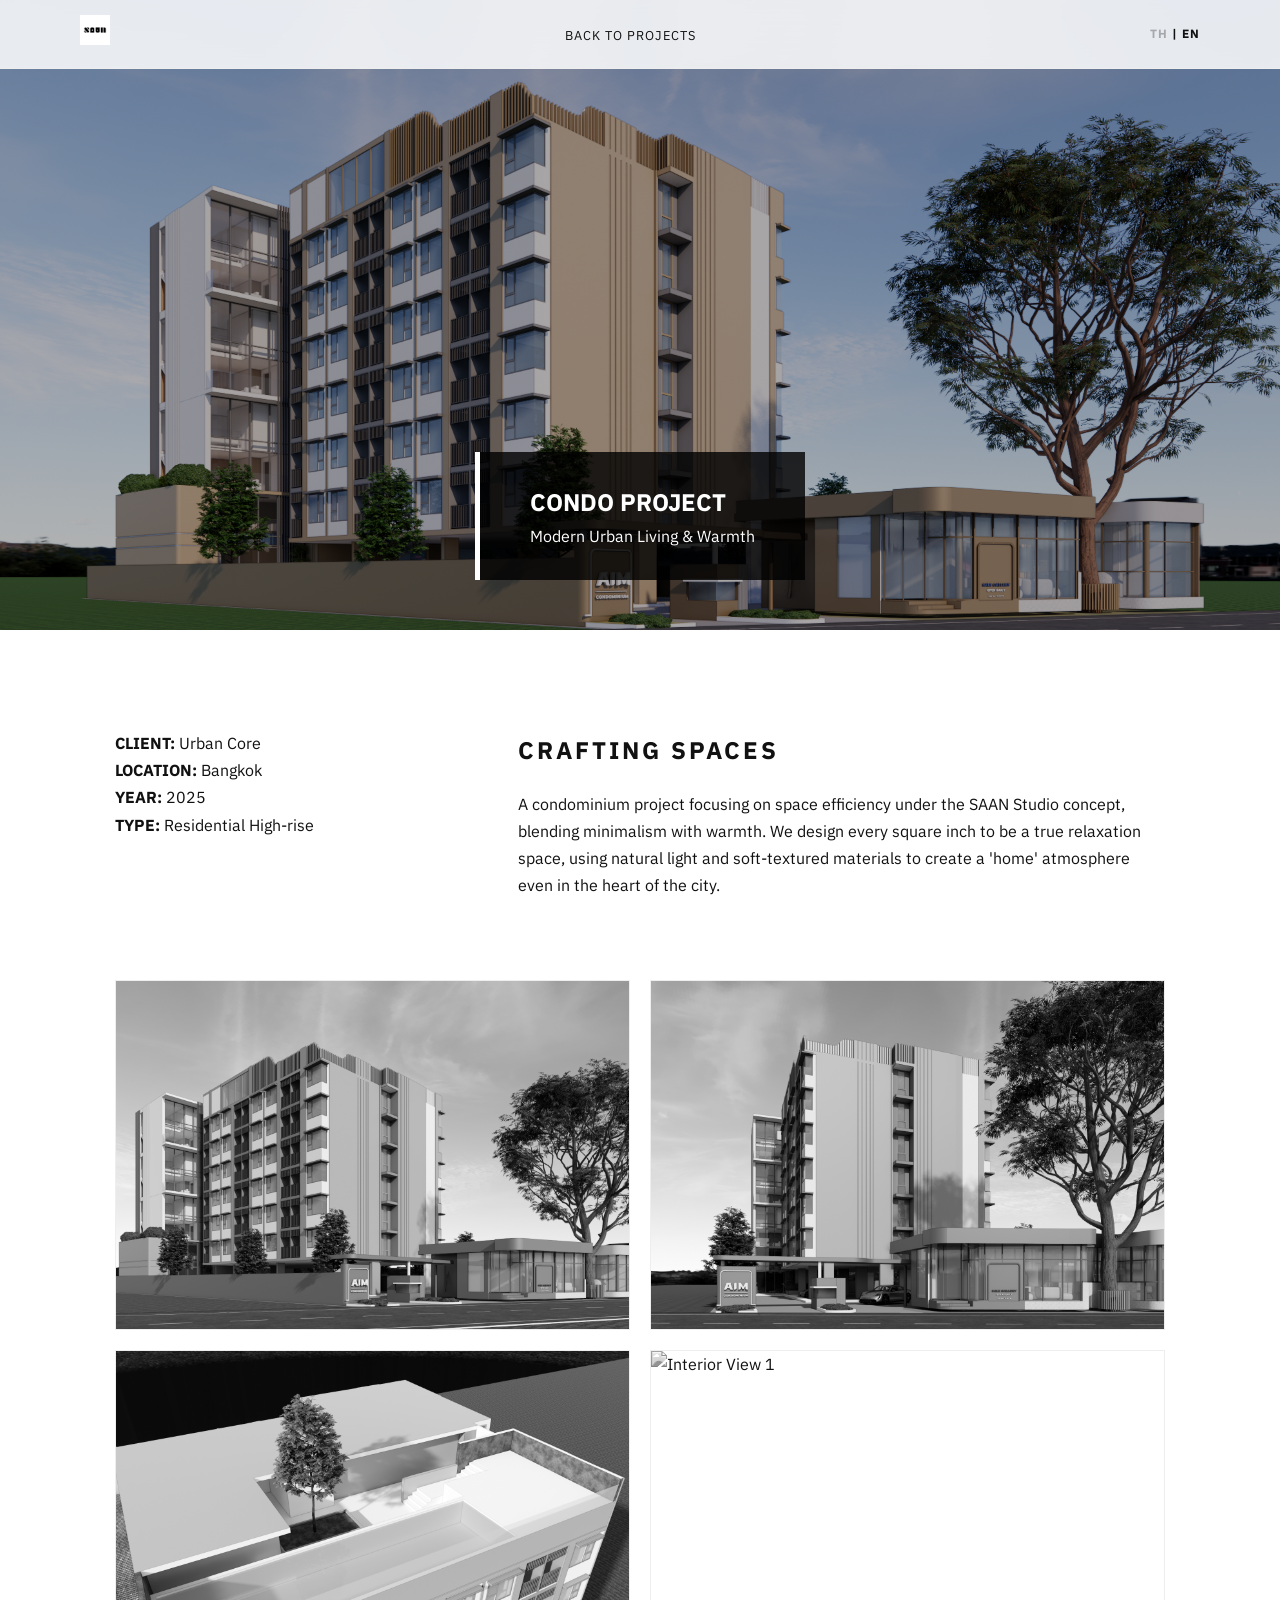
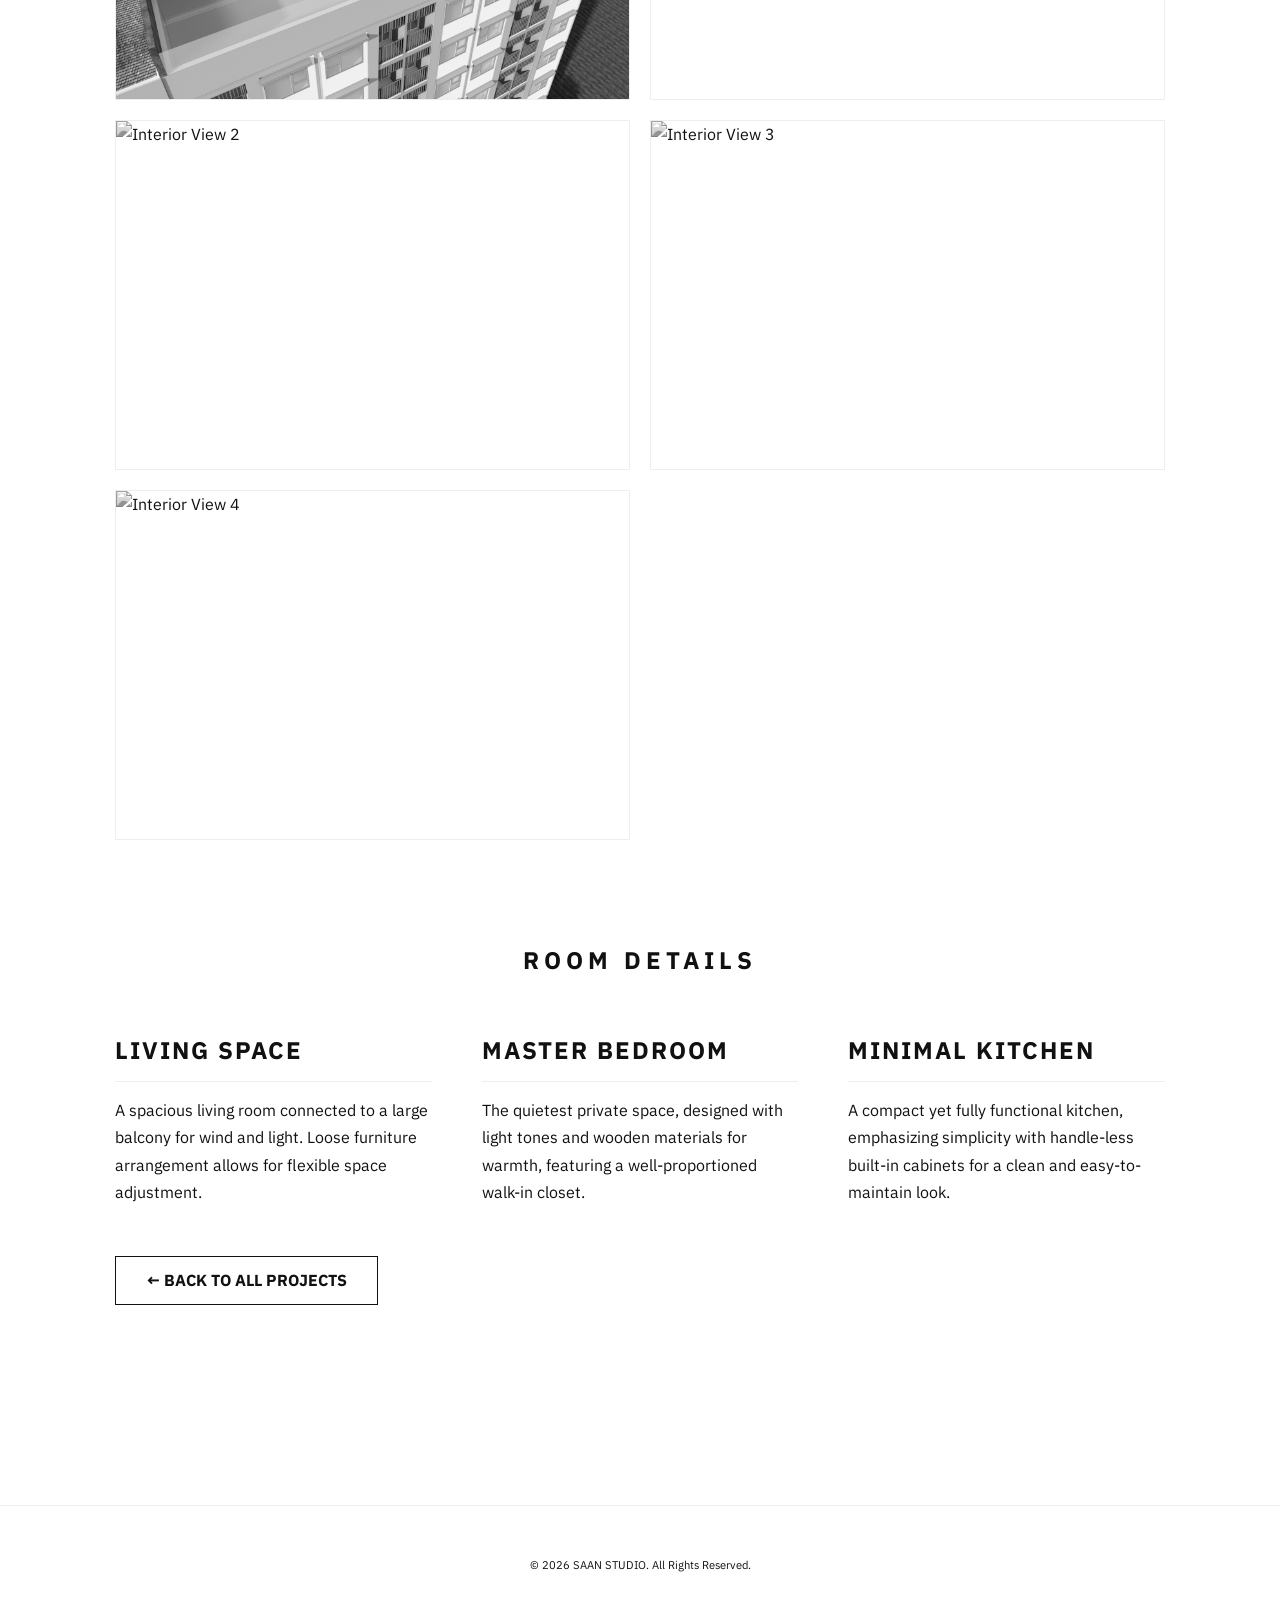
==== commit e5c9fba1: "Branding Consistency: Update navigation logo to latest version across all pages" ====
--- a/project-02.html
+++ b/project-02.html
@@ -32,7 +32,7 @@
 <body class="fade-in-body">
     <div class="page-transition-overlay"></div>
     <nav>
-        <div class="logo"><a href="index.html"><img src="images/logo.png" alt="SAAN STUDIO" style="height:30px;"></a></div>
+        <div class="logo"><a href="index.html"><img src="images/saan logo-03.png" alt="SAAN STUDIO" style="height:30px;"></a></div>
         <ul class="nav-links">
             <li><a href="index.html#projects" class="lang" data-th="กลับไปที่ผลงาน" data-en="Back to Projects">Back to Projects</a></li>
         </ul>
--- a/style.css
+++ b/style.css
@@ -1,6 +1,7 @@
 /* 
     SAAN Studio - Design System 
     Philosophy: Minimalist, Symmetric, Mobile-First
+    Update: Fixed oversized elements and restored professional proportions.
 */
 
 :root {
@@ -61,15 +62,12 @@
     text-transform: uppercase;
 }
 
-/* Typography Helpers */
-.lang { transition: opacity 0.3s ease; }
-
-/* Navigation - Adaptive */
+/* Navigation */
 nav {
     display: flex;
     justify-content: space-between;
     align-items: center;
-    padding: 15px 25px;
+    padding: 10px 25px;
     background-color: var(--nav-bg-rgba);
     backdrop-filter: blur(15px);
     -webkit-backdrop-filter: blur(15px);
@@ -82,16 +80,14 @@
 }
 
 .logo img {
-    height: 24px;
+    height: 40px;
     width: auto;
-    transition: filter 0.3s ease;
+    transition: var(--transition-smooth);
 }
 
 [data-theme="dark"] .logo img { filter: invert(1); }
 
-.nav-links {
-    display: none; /* Hidden on mobile by default */
-}
+.nav-links { display: none; }
 
 .nav-extra {
     display: flex;
@@ -99,94 +95,86 @@
     gap: 15px;
 }
 
-/* Language Switcher */
 .lang-switch {
     font-size: 0.75rem;
     font-weight: 700;
     letter-spacing: 1px;
 }
 
-.lang-btn {
-    cursor: pointer;
-    opacity: 0.3;
-}
-
+.lang-btn { cursor: pointer; opacity: 0.3; }
 .lang-btn.active { opacity: 1; }
 
-/* Theme Slider */
 .theme-switch {
     position: relative;
     display: inline-block;
     width: 34px;
     height: 18px;
 }
-
 .theme-switch input { display: none; }
-
 .slider {
-    position: absolute;
-    cursor: pointer;
+    position: absolute; cursor: pointer;
     top: 0; left: 0; right: 0; bottom: 0;
     background-color: #ccc;
     transition: .4s;
     border-radius: 20px;
 }
-
 .slider:before {
-    position: absolute;
-    content: "";
-    height: 12px;
-    width: 12px;
-    left: 3px;
-    bottom: 3px;
+    position: absolute; content: "";
+    height: 12px; width: 12px;
+    left: 3px; bottom: 3px;
     background-color: white;
     transition: .4s;
     border-radius: 50%;
 }
-
 input:checked + .slider { background-color: #444; }
 input:checked + .slider:before { transform: translateX(16px); }
 
-/* Burger Icon & Animation */
-.burger {
-    display: block;
-    cursor: pointer;
-    z-index: 1001; /* Above mobile menu */
-}
-
+.burger { display: block; cursor: pointer; z-index: 1001; }
 .burger div {
-    width: 22px;
-    height: 2px;
+    width: 22px; height: 2px;
     background-color: var(--text-color);
-    margin: 4px;
-    transition: var(--transition-smooth);
-}
-
-.toggle .line1 {
-    transform: rotate(-45deg) translate(-4px, 4px);
-}
-.toggle .line2 {
-    opacity: 0;
-}
-.toggle .line3 {
-    transform: rotate(45deg) translate(-4px, -4px);
-}
-
-/* Hero Section - Mobile First */
+    margin: 4px; transition: var(--transition-smooth);
+}
+.toggle .line1 { transform: rotate(-45deg) translate(-4px, 4px); }
+.toggle .line2 { opacity: 0; }
+.toggle .line3 { transform: rotate(45deg) translate(-4px, -4px); }
+
+/* Hero Section */
 .hero {
     height: 100vh;
     display: flex;
     justify-content: center;
     align-items: center;
     text-align: center;
-    background: linear-gradient(rgba(0,0,0,0.2), rgba(0,0,0,0.2)), url('https://images.unsplash.com/photo-1449156001931-923ca4162ec0?q=80&w=1500&auto=format&fit=crop');
+    background: linear-gradient(rgba(0,0,0,0.4), rgba(0,0,0,0.4)), url('https://images.unsplash.com/photo-1449156001931-923ca4162ec0?q=80&w=2000&auto=format&fit=crop');
     background-size: cover;
     background-position: center;
     color: #fff;
+    padding-top: 60px;
 }
 
 .hero-content {
-    max-width: 90%;
+    max-width: 800px;
+    width: 90%;
+}
+
+.concept-logo-container {
+    display: flex;
+    justify-content: center;
+    margin-bottom: 25px;
+    background: transparent !important; /* Ensure no background */
+}
+
+#hero-branding-logo {
+    max-width: 200px;
+    height: auto;
+    display: block;
+    filter: none; /* Default for Light Mode (Black logo) */
+    transition: var(--transition-smooth);
+}
+
+[data-theme="dark"] #hero-branding-logo {
+    filter: invert(1); /* Invert black to white in Dark Mode */
 }
 
 .hero-content h1 {
@@ -200,7 +188,6 @@
     font-size: 1rem;
     font-weight: 300;
     margin-bottom: 30px;
-    letter-spacing: 1px;
 }
 
 .btn-primary {
@@ -213,281 +200,112 @@
     font-weight: 700;
     letter-spacing: 2px;
     transition: var(--transition-smooth);
-}
-
-.btn-primary:hover {
-    background-color: transparent;
-    color: #fff;
     border: 1px solid #fff;
 }
-
-/* About Section - Symmetric */
+.btn-primary:hover { background: transparent; color: #fff; }
+
+/* About Section */
 .about-grid {
     display: grid;
     grid-template-columns: 1fr;
     gap: 40px;
     align-items: center;
 }
-
-.about-text {
-    text-align: center;
-}
-
-.about-text p {
-    margin-bottom: 20px;
-    font-weight: 300;
-}
-
-.about-image {
-    width: 100%;
-    height: 300px;
-    overflow: hidden;
-}
-
-.about-image img {
-    width: 100%;
-    height: 100%;
-    object-fit: cover;
-    filter: grayscale(100%);
-}
-
-/* Process Section - Steps 1-4 Flow */
-.process-steps {
-    display: flex;
-    flex-direction: column;
-    gap: 40px;
-}
-
-.step {
-    text-align: center;
-    padding: 30px;
-    border: 1px solid var(--border-color);
-    transition: var(--transition-smooth);
-}
-
-.step:hover {
-    border-color: var(--text-color);
-}
-
-.step-num {
-    font-size: 2.5rem;
-    font-weight: 700;
-    color: var(--border-color);
-    margin-bottom: 10px;
-    display: block;
-}
-
-/* Projects Grid - Symmetric */
-.projects-grid {
-    display: grid;
-    grid-template-columns: 1fr;
-    gap: 20px;
-}
-
-.project-card {
-    position: relative;
-    overflow: hidden;
-    height: 300px;
-}
-
-.project-card img {
-    width: 100%;
-    height: 100%;
-    object-fit: cover;
-    filter: grayscale(100%);
-    transition: transform 0.8s ease;
-}
-
+.about-text { text-align: center; }
+.about-image { width: 100%; height: 300px; overflow: hidden; }
+.about-image img { width: 100%; height: 100%; object-fit: cover; filter: grayscale(100%); }
+
+/* Process Section */
+.process-steps { display: flex; flex-direction: column; gap: 30px; }
+.step { text-align: center; padding: 30px; border: 1px solid var(--border-color); }
+.step-num { font-size: 2.5rem; font-weight: 700; color: var(--border-color); margin-bottom: 10px; display: block; }
+
+/* Projects Grid */
+.projects-grid { display: grid; grid-template-columns: 1fr; gap: 30px; }
+.project-card { position: relative; overflow: hidden; height: 350px; border: 1px solid var(--border-color); }
+.project-card img { width: 100%; height: 100%; object-fit: cover; filter: grayscale(100%); transition: var(--transition-smooth); }
+.project-card:hover img { filter: grayscale(0%); transform: scale(1.03); }
 .project-info {
-    position: absolute;
-    bottom: 0; left: 0; width: 100%;
-    padding: 20px;
-    background: linear-gradient(transparent, rgba(0,0,0,0.8));
+    position: absolute; bottom: 0; left: 0; width: 100%;
+    padding: 20px; background: linear-gradient(transparent, rgba(0,0,0,0.8));
     color: #fff;
 }
 
-/* Team Section - Perfectly Centered */
-.team-grid {
-    display: flex;
-    flex-direction: column;
-    align-items: center;
-    gap: 60px;
-}
-
-.team-member {
-    text-align: center;
-    max-width: 300px;
-}
-
-.team-member img {
-    width: 180px;
-    height: 180px;
-    border-radius: 50%;
-    object-fit: cover;
-    filter: grayscale(100%);
-    margin-bottom: 20px;
-    border: 1px solid var(--border-color);
-}
-
-/* Contact Form - Symmetric */
-.contact-content {
-    display: grid;
-    grid-template-columns: 1fr;
-    gap: 40px;
-}
-
+/* Filter Buttons */
+.filter-buttons { display: flex; justify-content: center; flex-wrap: wrap; gap: 10px; margin-bottom: 40px; }
+.filter-btn {
+    background: transparent; border: 1px solid var(--border-color);
+    padding: 8px 20px; cursor: pointer; font-family: inherit; font-size: 0.7rem;
+    letter-spacing: 2px; text-transform: uppercase; color: var(--text-color);
+    transition: var(--transition-smooth);
+}
+.filter-btn.active { background: var(--text-color); color: var(--bg-color); border-color: var(--text-color); }
+
+/* Team Section */
+.team-grid { display: flex; flex-direction: column; align-items: center; gap: 50px; }
+.team-member { text-align: center; max-width: 300px; }
+.team-member img { width: 180px; height: 180px; border-radius: 50%; object-fit: cover; filter: grayscale(100%); margin-bottom: 20px; border: 1px solid var(--border-color); }
+
+/* Contact Section */
+.contact-content { display: grid; grid-template-columns: 1fr; gap: 40px; }
 .contact-form input, .contact-form textarea {
-    width: 100%;
-    padding: 15px;
-    margin-bottom: 15px;
-    border: 1px solid var(--border-color);
-    background: transparent;
-    color: var(--text-color);
-    font-family: inherit;
-}
-
+    width: 100%; padding: 15px; margin-bottom: 15px; border: 1px solid var(--border-color);
+    background: transparent; color: var(--text-color); font-family: inherit;
+}
 .btn-dark {
-    width: 100%;
-    padding: 15px;
-    background-color: var(--text-color);
-    color: var(--bg-color);
-    border: none;
-    font-weight: 700;
-    letter-spacing: 2px;
-    cursor: pointer;
+    width: 100%; padding: 15px; background: var(--text-color);
+    color: var(--bg-color); border: none; font-weight: 700; letter-spacing: 2px; cursor: pointer;
 }
 
 /* Footer */
-footer {
-    padding: 40px 0;
-    text-align: center;
-    font-size: 0.7rem;
-    letter-spacing: 1px;
-    border-top: 1px solid var(--border-color);
-}
-
-/* UTILITIES */
-.reveal { opacity: 0; transform: translateY(30px); transition: var(--transition-smooth); }
-.reveal.active { opacity: 1; transform: translateY(0); }
-
-#custom-cursor { display: none; } /* Disabled on mobile for better UX */
-
-/* DESKTOP ENHANCEMENTS (Responsive Breakpoint) */
+footer { padding: 40px 0; text-align: center; font-size: 0.7rem; border-top: 1px solid var(--border-color); }
+
+/* Page Transitions */
+.page-transition-overlay {
+    position: fixed; top: 0; left: 0; width: 100%; height: 100%;
+    background-color: var(--bg-color); z-index: 9999; pointer-events: none;
+    opacity: 0; transition: opacity 0.5s ease;
+}
+.fade-out { opacity: 1; pointer-events: all; }
+@keyframes fadeIn { from { opacity: 0; } to { opacity: 1; } }
+.fade-in-body { animation: fadeIn 0.8s ease forwards; }
+
+#scrollTop {
+    display: none; position: fixed; bottom: 30px; right: 30px; z-index: 99;
+    border: 1px solid var(--text-color); background: var(--bg-color); color: var(--text-color);
+    width: 44px; height: 44px; line-height: 44px; text-align: center; cursor: pointer;
+    transition: var(--transition-smooth);
+}
+#scrollTop:hover { background: var(--text-color); color: var(--bg-color); }
+
+/* Desktop Enhancements */
 @media (min-width: 992px) {
-    .container { padding: 0; }
     .section-title { font-size: 2.5rem; letter-spacing: 10px; }
-
-    /* Nav Desktop */
-    nav { padding: 20px 80px; }
-    .nav-links {
-        display: flex;
-        list-style: none;
-        gap: 30px;
-    }
-    .nav-links a {
-        text-decoration: none;
-        color: var(--text-color);
-        font-size: 0.8rem;
-        letter-spacing: 1px;
-        text-transform: uppercase;
-    }
+    nav { padding: 15px 80px; }
+    .nav-links { display: flex; list-style: none; gap: 30px; }
+    .nav-links a { text-decoration: none; color: var(--text-color); font-size: 0.8rem; letter-spacing: 1px; text-transform: uppercase; }
     .burger { display: none; }
-
-    /* Hero Desktop */
     .hero-content h1 { font-size: 4rem; letter-spacing: 15px; }
-    .hero-content p { font-size: 1.2rem; }
-
-    /* About Desktop Symmetric */
     .about-grid { grid-template-columns: 1fr 1fr; gap: 80px; }
     .about-text { text-align: left; }
     .about-image { height: 450px; }
-
-    /* Process Desktop - Horizontal Flow */
-    .process-steps {
-        flex-direction: row;
-        justify-content: center;
-    }
+    .process-steps { flex-direction: row; }
     .step { flex: 1; }
-
-    /* Projects Desktop */
-    .projects-grid { grid-template-columns: repeat(3, 1fr); gap: 30px; }
+    .projects-grid { grid-template-columns: repeat(3, 1fr); }
     .project-card { height: 450px; }
-    .project-card:hover img { transform: scale(1.05); filter: grayscale(0%); }
-
-    /* Team Desktop Symmetric */
-    .team-grid {
-        flex-direction: row;
-        justify-content: center;
-        gap: 120px;
-    }
+    .team-grid { flex-direction: row; justify-content: center; gap: 120px; }
     .team-member img { width: 220px; height: 220px; }
-
-    /* Contact Desktop */
     .contact-content { grid-template-columns: 1fr 1.5fr; gap: 100px; }
-
-    /* Custom Cursor only on Desktop */
-    #custom-cursor {
-        display: block;
-        width: 15px;
-        height: 15px;
-        border: 1px solid var(--text-color);
-        border-radius: 50%;
-        position: fixed;
-        pointer-events: none;
-        z-index: 9999;
-        transform: translate(-50%, -50%);
-        transition: transform 0.1s ease;
-    }
-}
-
-/* Page Transitions */
-.page-transition-overlay {
-    position: fixed;
-    top: 0;
-    left: 0;
-    width: 100%;
-    height: 100%;
-    background-color: var(--bg-color);
-    z-index: 9999;
-    pointer-events: none;
-    opacity: 0;
-    transition: opacity 0.5s ease;
-}
-
-.fade-out {
-    opacity: 1;
-    pointer-events: all;
-}
-
-@keyframes fadeIn {
-    from { opacity: 0; }
-    to { opacity: 1; }
-}
-
-.fade-in-body {
-    animation: fadeIn 0.8s ease forwards;
-}
-
-/* Mobile Nav Overlay */
-.nav-active {
-    transform: translateX(0%) !important;
 }
 
 @media (max-width: 991px) {
     .nav-links {
-        position: fixed;
-        top: 0; right: 0;
-        height: 100vh;
-        width: 70%;
-        background-color: var(--bg-color);
-        display: flex;
-        flex-direction: column;
-        justify-content: center;
-        align-items: center;
-        gap: 40px;
-        transform: translateX(100%);
-        transition: transform 0.5s ease;
+        position: fixed; top: 0; right: 0; height: 100vh; width: 70%;
+        background-color: var(--bg-color); display: flex; flex-direction: column;
+        justify-content: center; align-items: center; gap: 40px;
+        transform: translateX(100%); transition: transform 0.5s ease;
         box-shadow: -10px 0 30px rgba(0,0,0,0.05);
     }
-    .nav-links a { font-size: 1.2rem; text-decoration: none; color: var(--text-color); font-weight: 700; letter-spacing: 2px; }
-}
+    .nav-active { transform: translateX(0%) !important; }
+    .nav-links a { font-size: 1.2rem; text-decoration: none; color: var(--text-color); font-weight: 700; }
+}
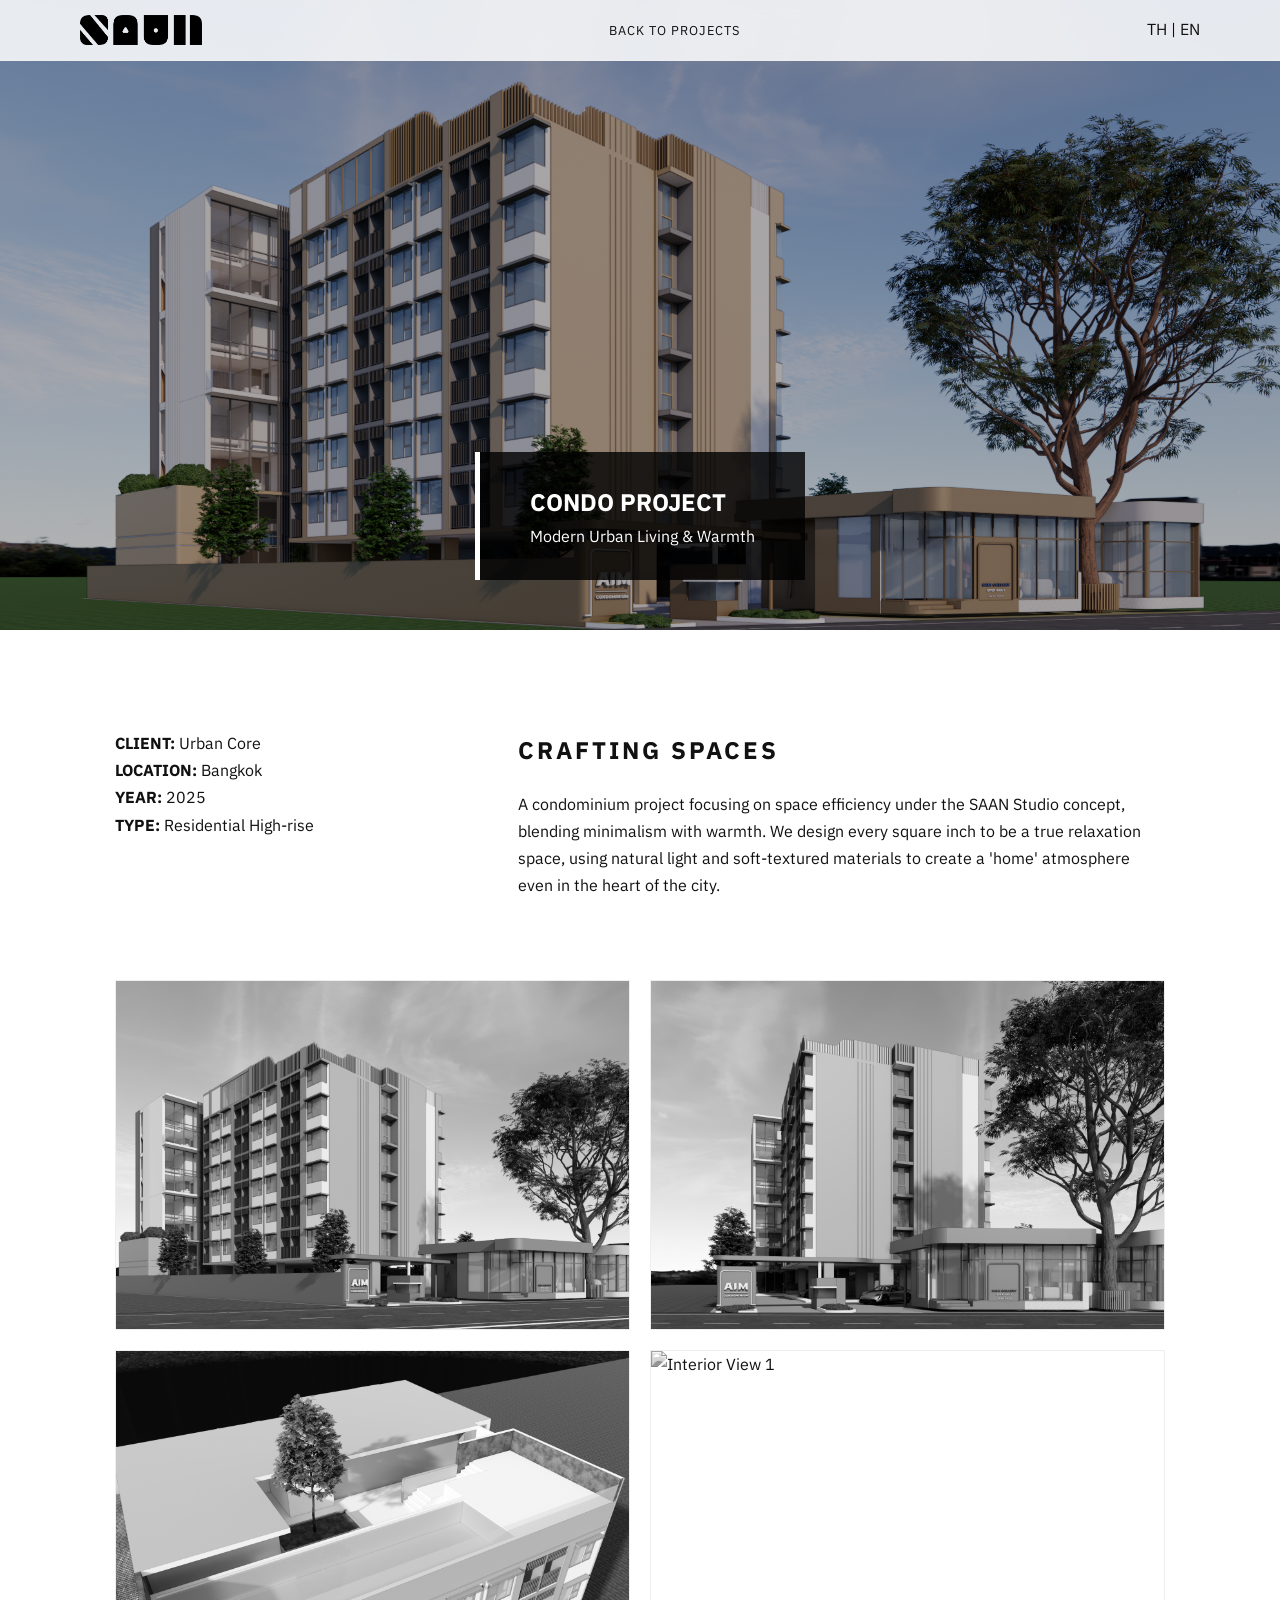
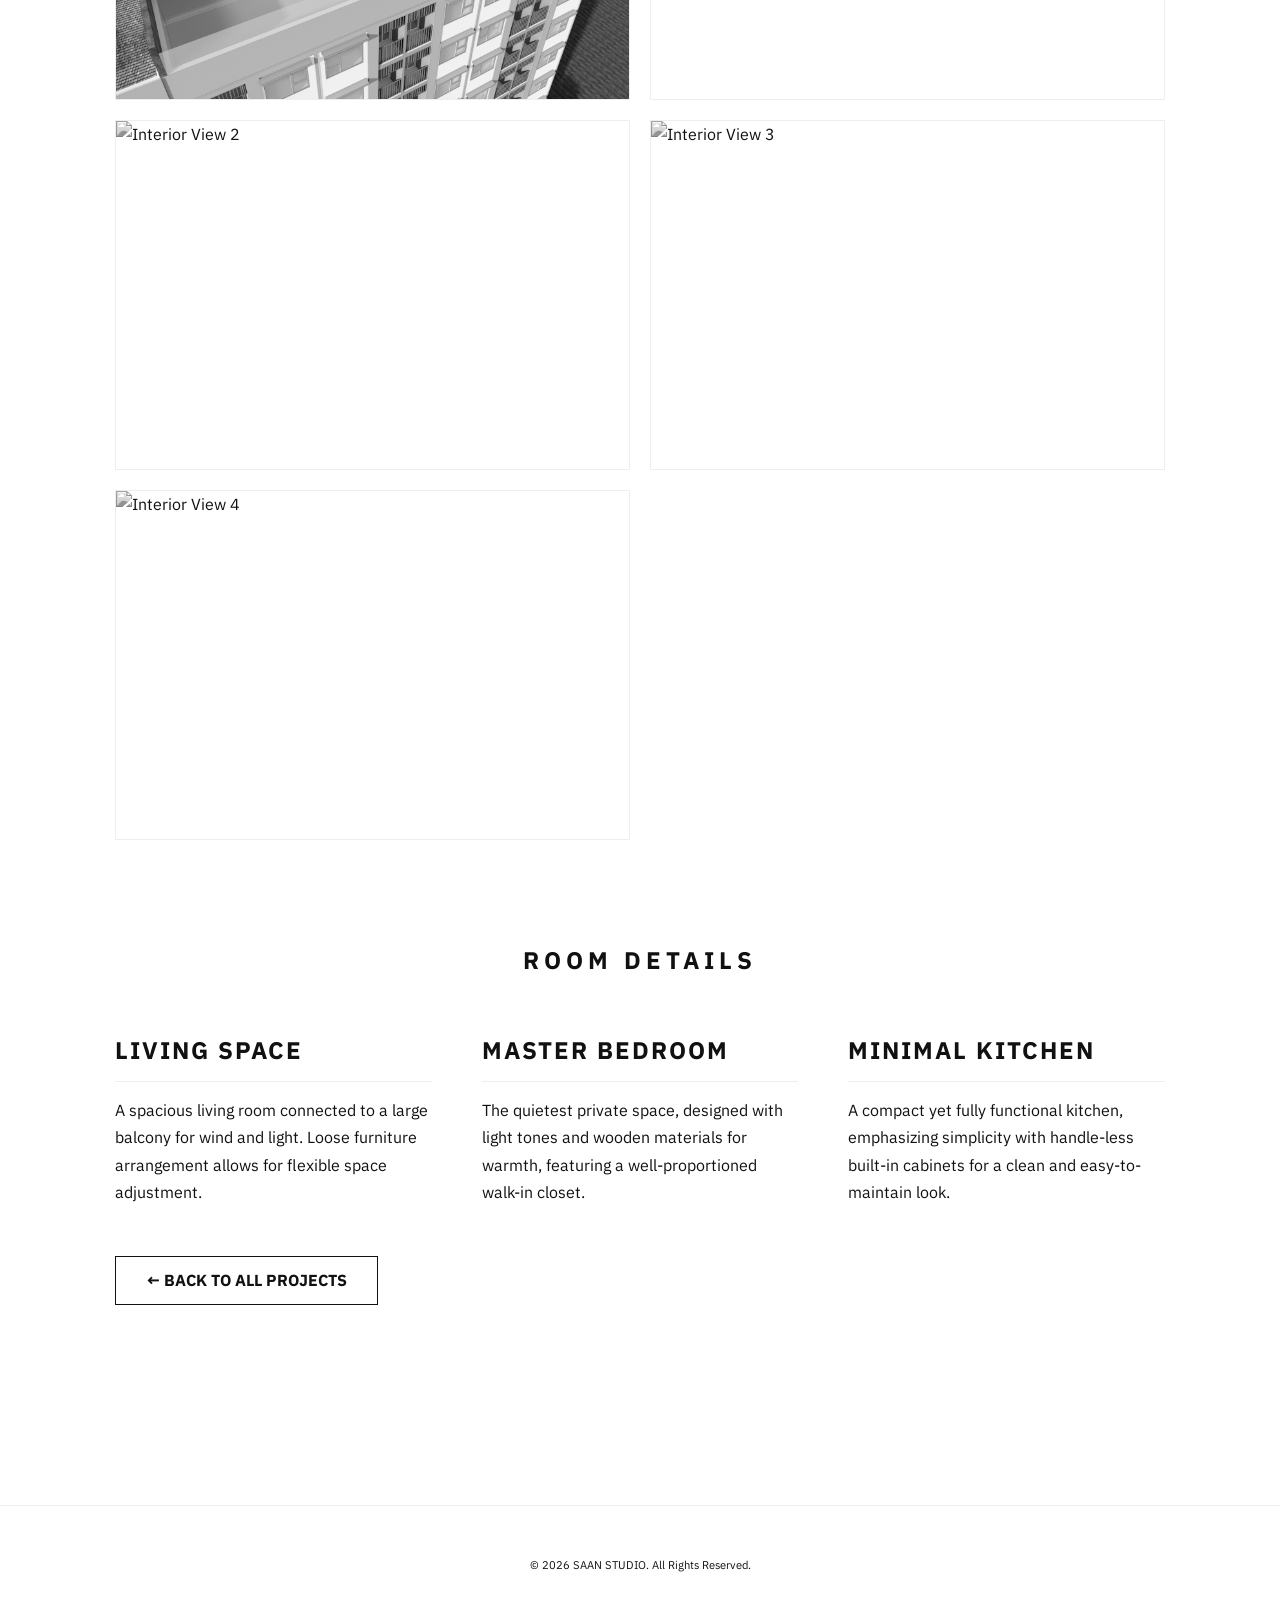
==== commit d068a416: "Standardize navigation logo on project sub-pages and prepare for final aesthetic polish" ====
--- a/project-02.html
+++ b/project-02.html
@@ -32,7 +32,12 @@
 <body class="fade-in-body">
     <div class="page-transition-overlay"></div>
     <nav>
-        <div class="logo"><a href="index.html"><img src="images/saan logo-03.png" alt="SAAN STUDIO" style="height:30px;"></a></div>
+        <div class="logo">
+            <a href="index.html">
+                <img src="images/logo-black.png" alt="SAAN STUDIO" class="logo-light" style="height:30px;">
+                <img src="images/logo-white.png" alt="SAAN STUDIO" class="logo-dark" style="height:30px;">
+            </a>
+        </div>
         <ul class="nav-links">
             <li><a href="index.html#projects" class="lang" data-th="กลับไปที่ผลงาน" data-en="Back to Projects">Back to Projects</a></li>
         </ul>
--- a/style.css
+++ b/style.css
@@ -1,7 +1,7 @@
 /* 
     SAAN Studio - Design System 
     Philosophy: Minimalist, Symmetric, Mobile-First
-    Update: Fixed oversized elements and restored professional proportions.
+    STABILIZATION: Fix massive logos and duplication.
 */
 
 :root {
@@ -79,140 +79,76 @@
     transition: var(--transition-smooth);
 }
 
+/* GLOBAL LOGO VISIBILITY CONTROL - CRITICAL FIX */
+.logo-dark { display: none !important; }
+.logo-light { display: block !important; }
+
+[data-theme="dark"] .logo-light { display: none !important; }
+[data-theme="dark"] .logo-dark { display: block !important; }
+
+/* Navigation Logo Size */
 .logo img {
-    height: 40px;
+    height: 35px;
     width: auto;
     transition: var(--transition-smooth);
 }
 
-[data-theme="dark"] .logo img { filter: invert(1); }
+.nav-links { display: none; }
+.nav-extra { display: flex; align-items: center; gap: 15px; }
 
-.nav-links { display: none; }
-
-.nav-extra {
-    display: flex;
-    align-items: center;
-    gap: 15px;
-}
-
-.lang-switch {
-    font-size: 0.75rem;
-    font-weight: 700;
-    letter-spacing: 1px;
-}
-
-.lang-btn { cursor: pointer; opacity: 0.3; }
-.lang-btn.active { opacity: 1; }
-
-.theme-switch {
-    position: relative;
-    display: inline-block;
-    width: 34px;
-    height: 18px;
-}
+/* Theme Switch UI */
+.theme-switch { position: relative; display: inline-block; width: 34px; height: 18px; }
 .theme-switch input { display: none; }
-.slider {
-    position: absolute; cursor: pointer;
-    top: 0; left: 0; right: 0; bottom: 0;
-    background-color: #ccc;
-    transition: .4s;
-    border-radius: 20px;
-}
-.slider:before {
-    position: absolute; content: "";
-    height: 12px; width: 12px;
-    left: 3px; bottom: 3px;
-    background-color: white;
-    transition: .4s;
-    border-radius: 50%;
-}
+.slider { position: absolute; cursor: pointer; top: 0; left: 0; right: 0; bottom: 0; background-color: #ccc; transition: .4s; border-radius: 20px; }
+.slider:before { position: absolute; content: ""; height: 12px; width: 12px; left: 3px; bottom: 3px; background-color: white; transition: .4s; border-radius: 50%; }
 input:checked + .slider { background-color: #444; }
 input:checked + .slider:before { transform: translateX(16px); }
 
 .burger { display: block; cursor: pointer; z-index: 1001; }
-.burger div {
-    width: 22px; height: 2px;
-    background-color: var(--text-color);
-    margin: 4px; transition: var(--transition-smooth);
-}
+.burger div { width: 22px; height: 2px; background-color: var(--text-color); margin: 4px; transition: var(--transition-smooth); }
 .toggle .line1 { transform: rotate(-45deg) translate(-4px, 4px); }
 .toggle .line2 { opacity: 0; }
 .toggle .line3 { transform: rotate(45deg) translate(-4px, -4px); }
 
-/* Hero Section */
+/* Hero Section & Slideshow */
 .hero {
+    position: relative;
     height: 100vh;
     display: flex;
     justify-content: center;
     align-items: center;
     text-align: center;
-    background: linear-gradient(rgba(0,0,0,0.4), rgba(0,0,0,0.4)), url('https://images.unsplash.com/photo-1449156001931-923ca4162ec0?q=80&w=2000&auto=format&fit=crop');
-    background-size: cover;
-    background-position: center;
+    background-color: #000;
     color: #fff;
-    padding-top: 60px;
+    overflow: hidden;
 }
 
-.hero-content {
-    max-width: 800px;
-    width: 90%;
-}
+.hero-slideshow { position: absolute; top: 0; left: 0; width: 100%; height: 100%; z-index: 1; }
+.slide { position: absolute; top: 0; left: 0; width: 100%; height: 100%; background-size: cover; background-position: center; opacity: 0; transition: opacity 1.5s ease; filter: grayscale(100%) brightness(0.5); }
+.slide.active { opacity: 1; }
 
+.hero-content { position: relative; z-index: 2; width: 90%; max-width: 800px; }
+
+/* HERO LOGO SIZE - FIXED */
 .concept-logo-container {
     display: flex;
     justify-content: center;
     margin-bottom: 25px;
-    background: transparent !important; /* Ensure no background */
 }
 
-#hero-branding-logo {
-    max-width: 200px;
+.concept-logo {
+    width: 150px; /* FIXED WIDTH */
     height: auto;
-    display: block;
-    filter: none; /* Default for Light Mode (Black logo) */
-    transition: var(--transition-smooth);
+    object-fit: contain;
 }
 
-[data-theme="dark"] #hero-branding-logo {
-    filter: invert(1); /* Invert black to white in Dark Mode */
-}
-
-.hero-content h1 {
-    font-size: 2.2rem;
-    font-weight: 700;
-    letter-spacing: 5px;
-    margin-bottom: 20px;
-}
-
-.hero-content p {
-    font-size: 1rem;
-    font-weight: 300;
-    margin-bottom: 30px;
-}
-
-.btn-primary {
-    display: inline-block;
-    padding: 12px 30px;
-    background-color: #fff;
-    color: #000;
-    text-decoration: none;
-    font-size: 0.8rem;
-    font-weight: 700;
-    letter-spacing: 2px;
-    transition: var(--transition-smooth);
-    border: 1px solid #fff;
-}
-.btn-primary:hover { background: transparent; color: #fff; }
+.hero-content h1 { font-size: 2.2rem; font-weight: 700; letter-spacing: 5px; margin-bottom: 20px; line-height: 1.3; }
+.hero-content p { font-size: 1rem; font-weight: 300; margin-bottom: 30px; opacity: 0.9; }
 
 /* About Section */
-.about-grid {
-    display: grid;
-    grid-template-columns: 1fr;
-    gap: 40px;
-    align-items: center;
-}
+.about-grid { display: grid; grid-template-columns: 1fr; gap: 40px; align-items: center; }
 .about-text { text-align: center; }
-.about-image { width: 100%; height: 300px; overflow: hidden; }
+.about-image { width: 100%; height: 300px; overflow: hidden; border: 1px solid var(--border-color); }
 .about-image img { width: 100%; height: 100%; object-fit: cover; filter: grayscale(100%); }
 
 /* Process Section */
@@ -225,58 +161,18 @@
 .project-card { position: relative; overflow: hidden; height: 350px; border: 1px solid var(--border-color); }
 .project-card img { width: 100%; height: 100%; object-fit: cover; filter: grayscale(100%); transition: var(--transition-smooth); }
 .project-card:hover img { filter: grayscale(0%); transform: scale(1.03); }
-.project-info {
-    position: absolute; bottom: 0; left: 0; width: 100%;
-    padding: 20px; background: linear-gradient(transparent, rgba(0,0,0,0.8));
-    color: #fff;
-}
-
-/* Filter Buttons */
-.filter-buttons { display: flex; justify-content: center; flex-wrap: wrap; gap: 10px; margin-bottom: 40px; }
-.filter-btn {
-    background: transparent; border: 1px solid var(--border-color);
-    padding: 8px 20px; cursor: pointer; font-family: inherit; font-size: 0.7rem;
-    letter-spacing: 2px; text-transform: uppercase; color: var(--text-color);
-    transition: var(--transition-smooth);
-}
-.filter-btn.active { background: var(--text-color); color: var(--bg-color); border-color: var(--text-color); }
 
 /* Team Section */
 .team-grid { display: flex; flex-direction: column; align-items: center; gap: 50px; }
-.team-member { text-align: center; max-width: 300px; }
+.team-member { text-align: center; }
 .team-member img { width: 180px; height: 180px; border-radius: 50%; object-fit: cover; filter: grayscale(100%); margin-bottom: 20px; border: 1px solid var(--border-color); }
 
-/* Contact Section */
-.contact-content { display: grid; grid-template-columns: 1fr; gap: 40px; }
-.contact-form input, .contact-form textarea {
-    width: 100%; padding: 15px; margin-bottom: 15px; border: 1px solid var(--border-color);
-    background: transparent; color: var(--text-color); font-family: inherit;
-}
-.btn-dark {
-    width: 100%; padding: 15px; background: var(--text-color);
-    color: var(--bg-color); border: none; font-weight: 700; letter-spacing: 2px; cursor: pointer;
-}
-
-/* Footer */
+/* Footer & Transitions */
 footer { padding: 40px 0; text-align: center; font-size: 0.7rem; border-top: 1px solid var(--border-color); }
-
-/* Page Transitions */
-.page-transition-overlay {
-    position: fixed; top: 0; left: 0; width: 100%; height: 100%;
-    background-color: var(--bg-color); z-index: 9999; pointer-events: none;
-    opacity: 0; transition: opacity 0.5s ease;
-}
+.page-transition-overlay { position: fixed; top: 0; left: 0; width: 100%; height: 100%; background-color: var(--bg-color); z-index: 9999; pointer-events: none; opacity: 0; transition: opacity 0.5s ease; }
 .fade-out { opacity: 1; pointer-events: all; }
+.fade-in-body { animation: fadeIn 0.8s ease forwards; }
 @keyframes fadeIn { from { opacity: 0; } to { opacity: 1; } }
-.fade-in-body { animation: fadeIn 0.8s ease forwards; }
-
-#scrollTop {
-    display: none; position: fixed; bottom: 30px; right: 30px; z-index: 99;
-    border: 1px solid var(--text-color); background: var(--bg-color); color: var(--text-color);
-    width: 44px; height: 44px; line-height: 44px; text-align: center; cursor: pointer;
-    transition: var(--transition-smooth);
-}
-#scrollTop:hover { background: var(--text-color); color: var(--bg-color); }
 
 /* Desktop Enhancements */
 @media (min-width: 992px) {
@@ -292,20 +188,11 @@
     .process-steps { flex-direction: row; }
     .step { flex: 1; }
     .projects-grid { grid-template-columns: repeat(3, 1fr); }
-    .project-card { height: 450px; }
     .team-grid { flex-direction: row; justify-content: center; gap: 120px; }
     .team-member img { width: 220px; height: 220px; }
-    .contact-content { grid-template-columns: 1fr 1.5fr; gap: 100px; }
 }
 
 @media (max-width: 991px) {
-    .nav-links {
-        position: fixed; top: 0; right: 0; height: 100vh; width: 70%;
-        background-color: var(--bg-color); display: flex; flex-direction: column;
-        justify-content: center; align-items: center; gap: 40px;
-        transform: translateX(100%); transition: transform 0.5s ease;
-        box-shadow: -10px 0 30px rgba(0,0,0,0.05);
-    }
+    .nav-links { position: fixed; top: 0; right: 0; height: 100vh; width: 75%; background-color: var(--bg-color); display: flex; flex-direction: column; justify-content: center; align-items: center; gap: 40px; transform: translateX(100%); transition: transform 0.5s ease; z-index: 1000; }
     .nav-active { transform: translateX(0%) !important; }
-    .nav-links a { font-size: 1.2rem; text-decoration: none; color: var(--text-color); font-weight: 700; }
 }
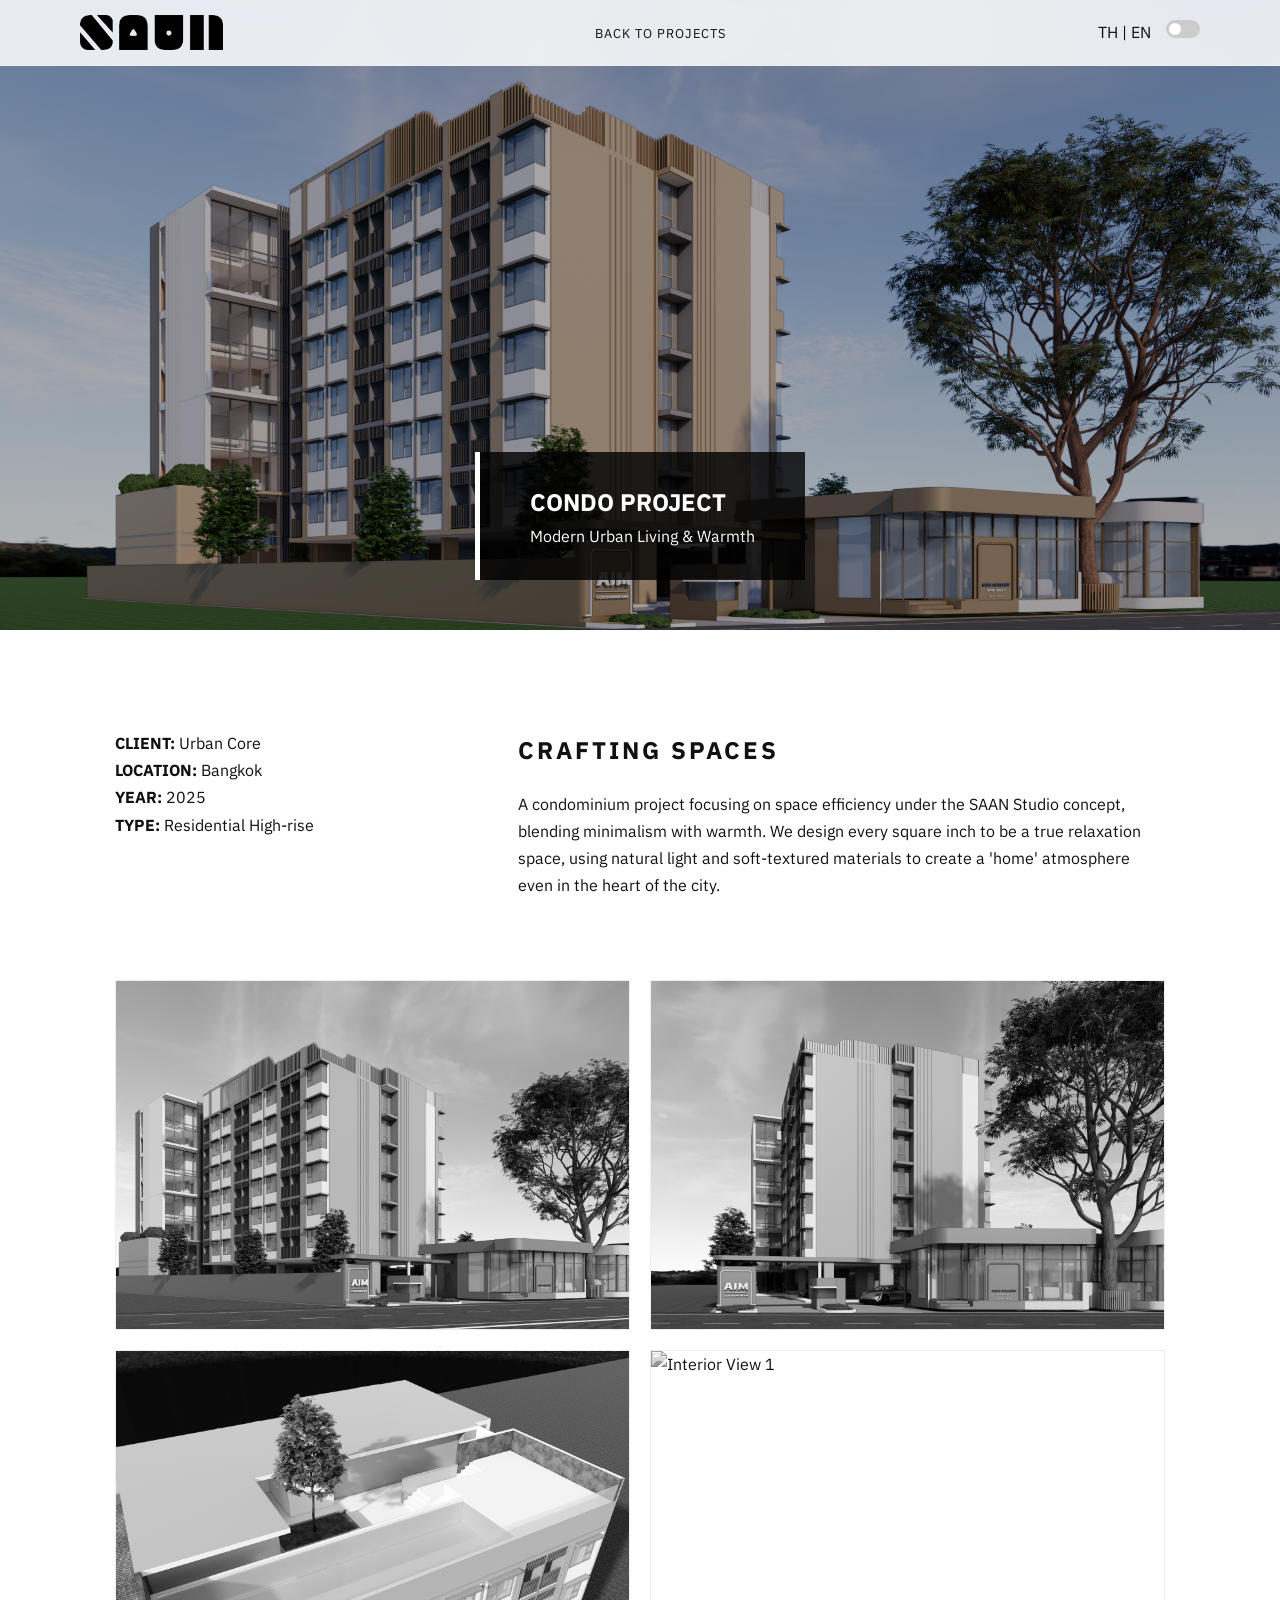
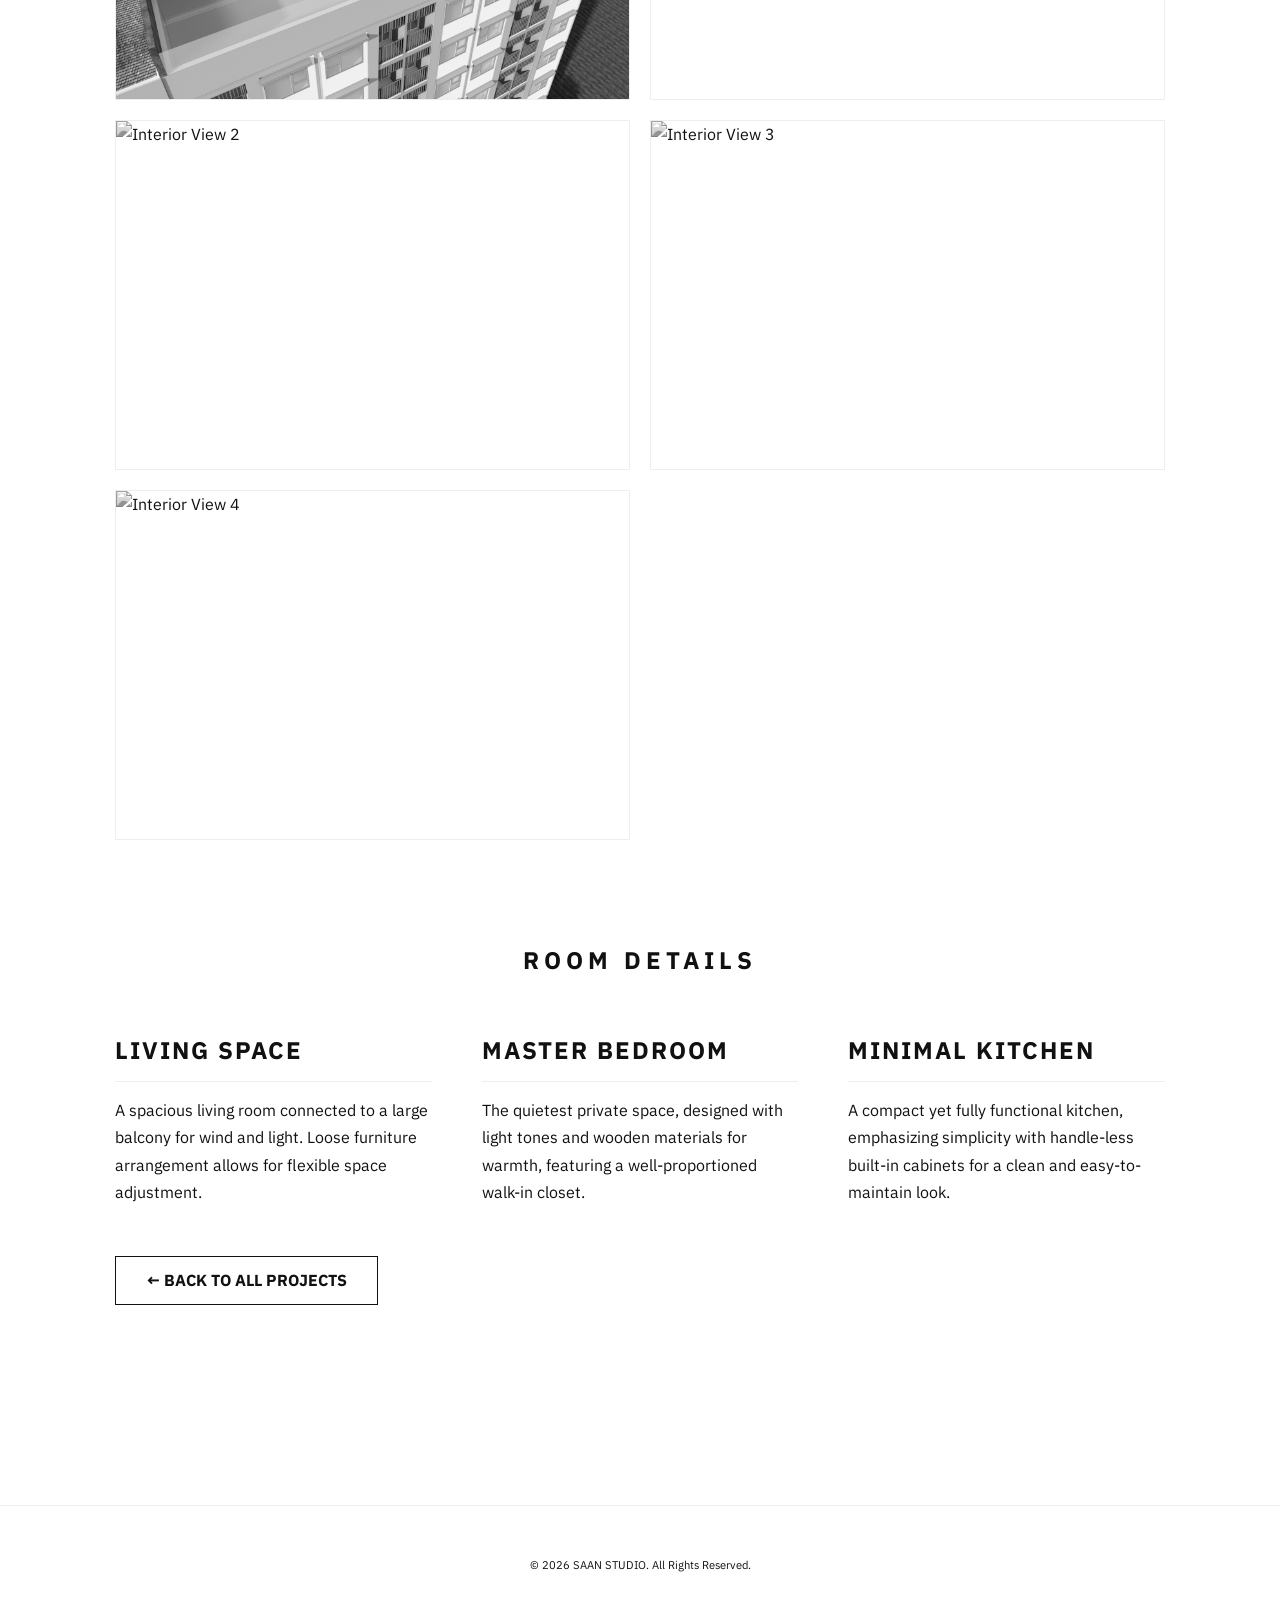
==== commit 8165873a: "FIX: Force update navigation logo on Project 1 and 2 and ensure consistency across all sub-pages" ====
--- a/project-02.html
+++ b/project-02.html
@@ -12,7 +12,7 @@
         .project-detail-hero { height: 70vh; background: linear-gradient(rgba(0,0,0,0.3), rgba(0,0,0,0.3)), url('images/project-02.png') center/cover no-repeat; display: flex; align-items: flex-end; padding-bottom: 50px; }
         .project-header { background: rgba(0,0,0,0.8); color: white; padding: 30px 50px; border-left: 5px solid white; }
         .project-content { padding: 100px 0; }
-        .project-info-grid { display: grid; grid-template-columns: 1fr 2fr; gap: 80px; margin-bottom: 80px; }
+        .project-info-grid { display: grid; grid-template-columns: 1fr; gap: 40px; margin-bottom: 80px; }
         .project-gallery { display: grid; grid-template-columns: repeat(auto-fit, minmax(350px, 1fr)); gap: 20px; }
         .project-gallery img { width: 100%; height: 350px; object-fit: cover; filter: grayscale(100%); transition: 0.5s; border: 1px solid var(--border-color); }
         .project-gallery img:hover { filter: grayscale(0%); transform: scale(1.02); }
@@ -22,10 +22,8 @@
         .back-btn { display: inline-block; margin-top: 50px; text-decoration: none; color: var(--text-color); font-weight: 700; border: 1px solid var(--text-color); padding: 10px 30px; transition: 0.3s; }
         .back-btn:hover { background: var(--text-color); color: var(--bg-color); }
         
-        @media (max-width: 768px) {
-            .project-info-grid { grid-template-columns: 1fr; gap: 40px; }
-            .project-gallery { grid-template-columns: 1fr; }
-            .project-gallery img { height: 300px; }
+        @media (min-width: 992px) {
+            .project-info-grid { grid-template-columns: 1fr 2fr; gap: 80px; }
         }
     </style>
 </head>
@@ -34,8 +32,8 @@
     <nav>
         <div class="logo">
             <a href="index.html">
-                <img src="images/logo-black.png" alt="SAAN STUDIO" class="logo-light" style="height:30px;">
-                <img src="images/logo-white.png" alt="SAAN STUDIO" class="logo-dark" style="height:30px;">
+                <img src="images/logo-black.png" alt="SAAN STUDIO" class="logo-light">
+                <img src="images/logo-white.png" alt="SAAN STUDIO" class="logo-dark">
             </a>
         </div>
         <ul class="nav-links">
@@ -45,6 +43,17 @@
             <div class="lang-switch">
                 <span id="btn-th" class="lang-btn">TH</span> | <span id="btn-en" class="lang-btn active">EN</span>
             </div>
+            <div class="theme-switch-wrapper">
+                <label class="theme-switch" for="checkbox">
+                    <input type="checkbox" id="checkbox" />
+                    <div class="slider round"></div>
+                </label>
+            </div>
+        </div>
+        <div class="burger">
+            <div class="line1"></div>
+            <div class="line2"></div>
+            <div class="line3"></div>
         </div>
     </nav>
 
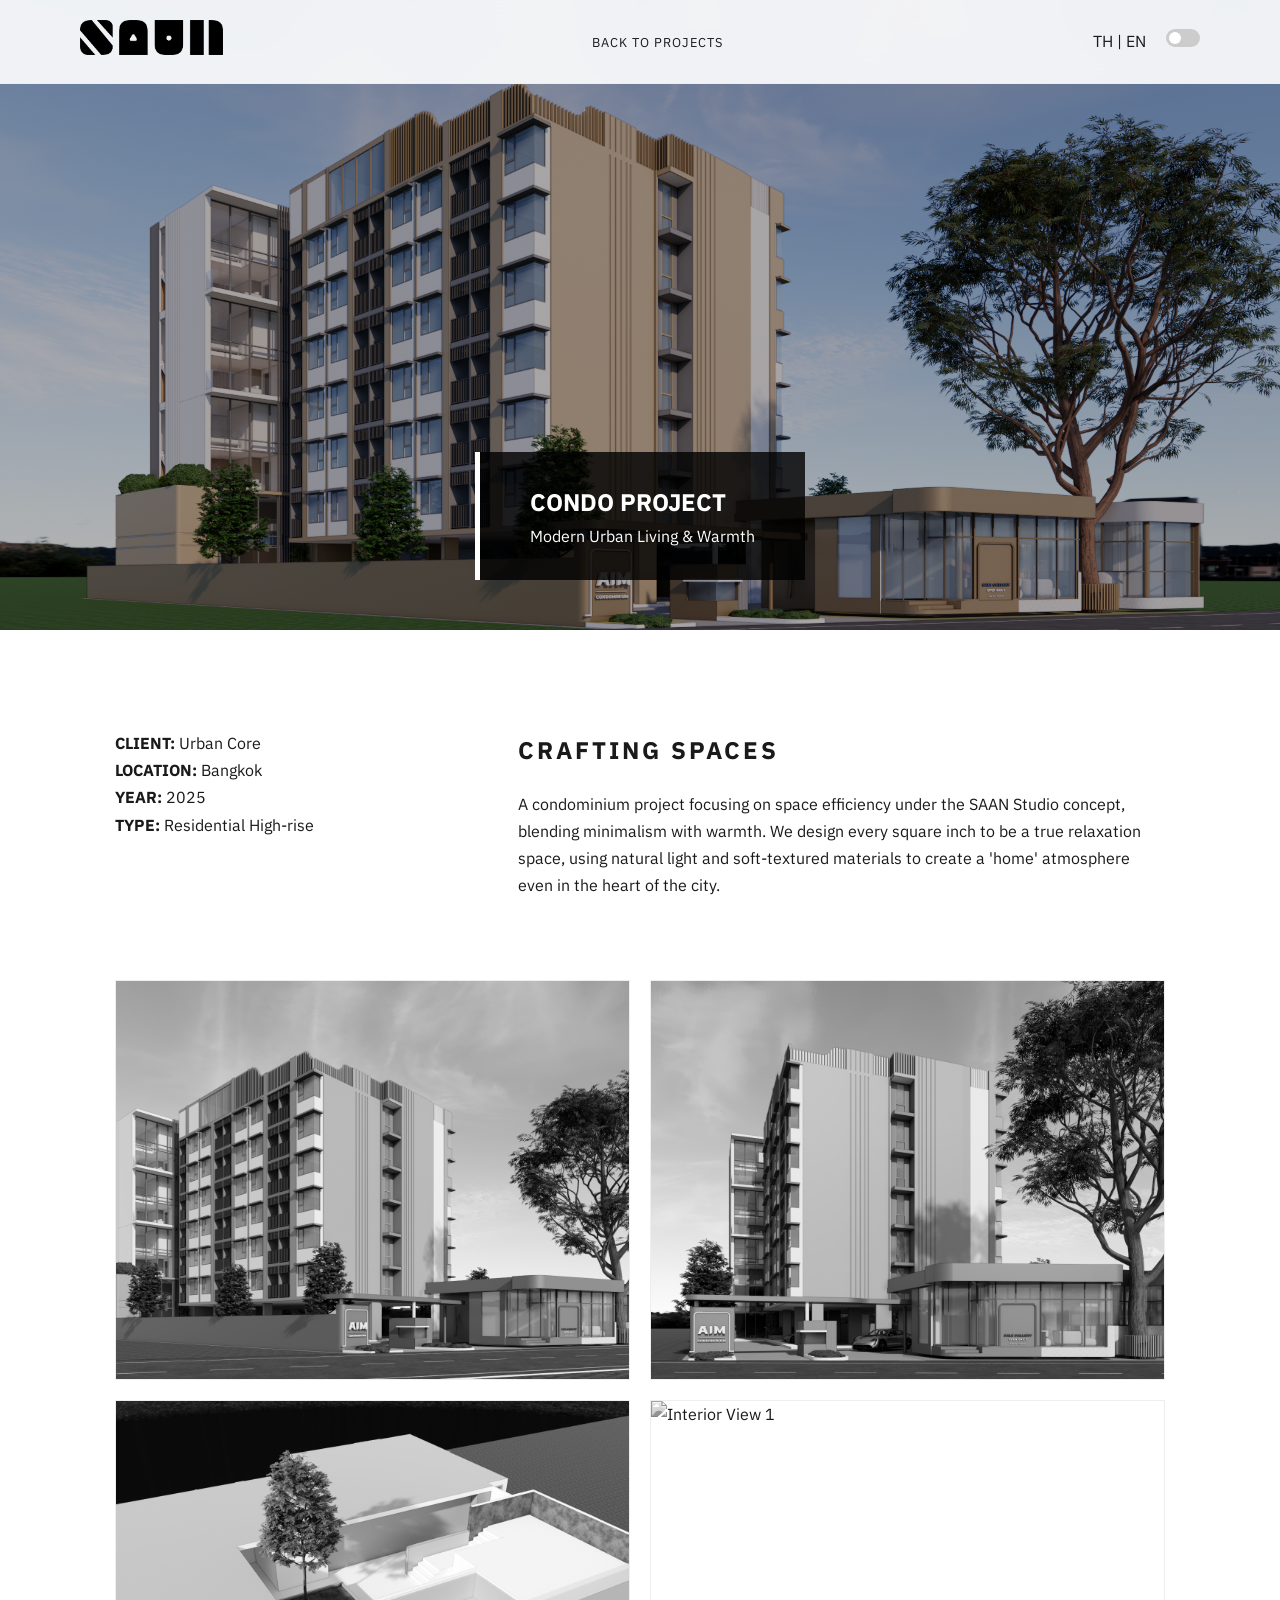
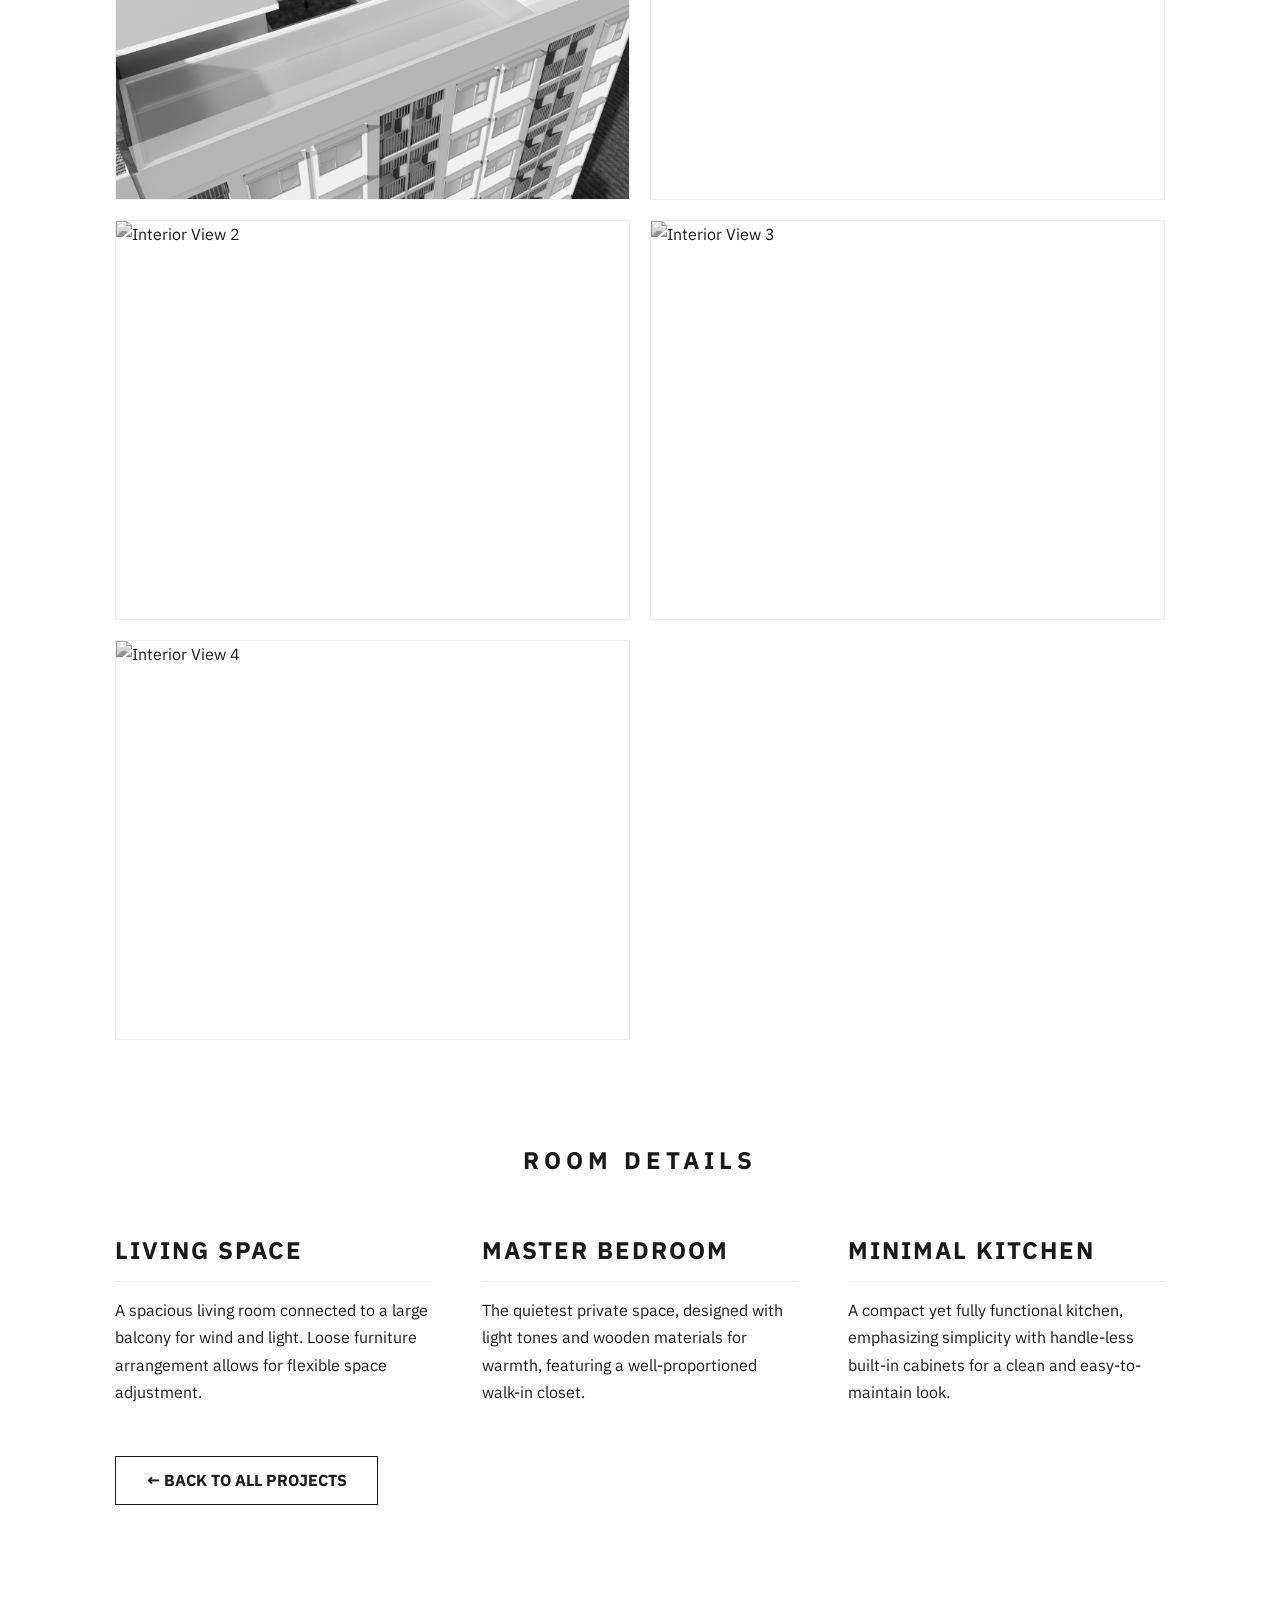
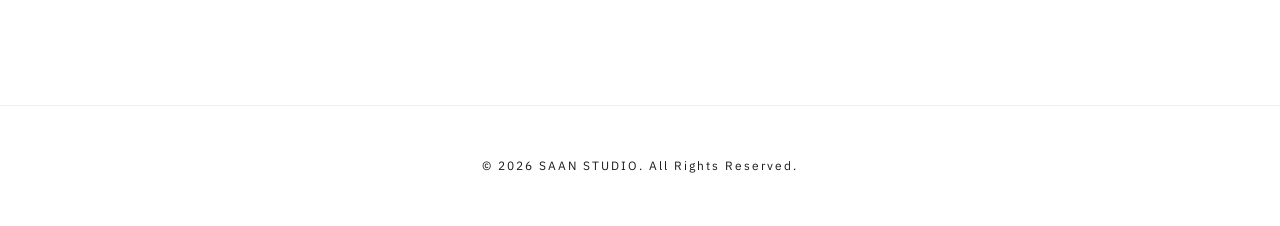
==== commit bffa8947: "Add Lightbox feature and improve UI consistency" ====
--- a/project-02.html
+++ b/project-02.html
@@ -9,22 +9,7 @@
     <link rel="preconnect" href="https://fonts.gstatic.com" crossorigin>
     <link href="https://fonts.googleapis.com/css2?family=Inter:wght@300;400;700&family=Anuphan:wght@300;400;600&display=swap" rel="stylesheet">
     <style>
-        .project-detail-hero { height: 70vh; background: linear-gradient(rgba(0,0,0,0.3), rgba(0,0,0,0.3)), url('images/project-02.png') center/cover no-repeat; display: flex; align-items: flex-end; padding-bottom: 50px; }
-        .project-header { background: rgba(0,0,0,0.8); color: white; padding: 30px 50px; border-left: 5px solid white; }
-        .project-content { padding: 100px 0; }
-        .project-info-grid { display: grid; grid-template-columns: 1fr; gap: 40px; margin-bottom: 80px; }
-        .project-gallery { display: grid; grid-template-columns: repeat(auto-fit, minmax(350px, 1fr)); gap: 20px; }
-        .project-gallery img { width: 100%; height: 350px; object-fit: cover; filter: grayscale(100%); transition: 0.5s; border: 1px solid var(--border-color); }
-        .project-gallery img:hover { filter: grayscale(0%); transform: scale(1.02); }
-        .room-details { margin-top: 100px; }
-        .room-grid { display: grid; grid-template-columns: repeat(auto-fit, minmax(300px, 1fr)); gap: 50px; margin-top: 50px; }
-        .room-card h3 { font-size: 1.5rem; margin-bottom: 15px; letter-spacing: 2px; border-bottom: 1px solid var(--border-color); padding-bottom: 10px; }
-        .back-btn { display: inline-block; margin-top: 50px; text-decoration: none; color: var(--text-color); font-weight: 700; border: 1px solid var(--text-color); padding: 10px 30px; transition: 0.3s; }
-        .back-btn:hover { background: var(--text-color); color: var(--bg-color); }
-        
-        @media (min-width: 992px) {
-            .project-info-grid { grid-template-columns: 1fr 2fr; gap: 80px; }
-        }
+        .project-detail-hero { background: linear-gradient(rgba(0,0,0,0.3), rgba(0,0,0,0.3)), url('images/project-02.png') center/cover no-repeat; }
     </style>
 </head>
 <body class="fade-in-body">
--- a/style.css
+++ b/style.css
@@ -1,28 +1,28 @@
 /* 
     SAAN Studio - Design System 
     Philosophy: Minimalist, Symmetric, Mobile-First
-    STABILIZATION: Fix massive logos and duplication.
+    VERSION: 5.0 (Absolute Stabilization)
 */
 
 :root {
     --bg-color: #ffffff;
-    --text-color: #111111;
+    --text-color: #1a1a1a;
     --secondary-text: #666666;
-    --section-bg-light: #fbfbfb;
+    --section-bg-light: #f9f9f9;
     --border-color: #eeeeee;
-    --nav-bg-rgba: rgba(255, 255, 255, 0.85);
+    --nav-bg-rgba: rgba(255, 255, 255, 0.9);
     --accent-color: #000000;
-    --transition-smooth: all 0.5s cubic-bezier(0.16, 1, 0.3, 1);
+    --transition-smooth: all 0.4s cubic-bezier(0.16, 1, 0.3, 1);
     --container-max: 1100px;
 }
 
 [data-theme="dark"] {
-    --bg-color: #0d0d0d;
+    --bg-color: #0a0a0a;
     --text-color: #f5f5f5;
     --secondary-text: #a0a0a0;
-    --section-bg-light: #141414;
+    --section-bg-light: #111111;
     --border-color: #222222;
-    --nav-bg-rgba: rgba(13, 13, 13, 0.85);
+    --nav-bg-rgba: rgba(10, 10, 10, 0.9);
     --accent-color: #ffffff;
 }
 
@@ -40,7 +40,7 @@
     color: var(--text-color);
     background-color: var(--bg-color);
     overflow-x: hidden;
-    transition: background-color 0.4s ease;
+    transition: background-color 0.4s ease, color 0.4s ease;
 }
 
 .container {
@@ -49,16 +49,14 @@
     padding: 0 25px;
 }
 
-section {
-    padding: 80px 0;
-}
+section { padding: 100px 0; }
 
 .section-title {
-    font-size: 1.8rem;
+    font-size: 2.2rem;
     font-weight: 700;
     text-align: center;
-    letter-spacing: 6px;
-    margin-bottom: 50px;
+    letter-spacing: 8px;
+    margin-bottom: 60px;
     text-transform: uppercase;
 }
 
@@ -67,7 +65,7 @@
     display: flex;
     justify-content: space-between;
     align-items: center;
-    padding: 10px 25px;
+    padding: 15px 25px;
     background-color: var(--nav-bg-rgba);
     backdrop-filter: blur(15px);
     -webkit-backdrop-filter: blur(15px);
@@ -79,31 +77,23 @@
     transition: var(--transition-smooth);
 }
 
-/* GLOBAL LOGO VISIBILITY CONTROL - CRITICAL FIX */
-.logo-dark { display: none !important; }
-.logo-light { display: block !important; }
-
-[data-theme="dark"] .logo-light { display: none !important; }
-[data-theme="dark"] .logo-dark { display: block !important; }
-
-/* Navigation Logo Size */
-.logo img {
-    height: 35px;
-    width: auto;
-    transition: var(--transition-smooth);
-}
+.logo img { height: 35px; width: auto; transition: var(--transition-smooth); }
+.logo .logo-dark { display: none; }
+[data-theme="dark"] .logo .logo-light { display: none; }
+[data-theme="dark"] .logo .logo-dark { display: block; }
 
 .nav-links { display: none; }
-.nav-extra { display: flex; align-items: center; gap: 15px; }
+.nav-extra { display: flex; align-items: center; gap: 20px; }
 
 /* Theme Switch UI */
 .theme-switch { position: relative; display: inline-block; width: 34px; height: 18px; }
 .theme-switch input { display: none; }
 .slider { position: absolute; cursor: pointer; top: 0; left: 0; right: 0; bottom: 0; background-color: #ccc; transition: .4s; border-radius: 20px; }
 .slider:before { position: absolute; content: ""; height: 12px; width: 12px; left: 3px; bottom: 3px; background-color: white; transition: .4s; border-radius: 50%; }
-input:checked + .slider { background-color: #444; }
+input:checked + .slider { background-color: var(--text-color); }
 input:checked + .slider:before { transform: translateX(16px); }
 
+/* Burger Icon */
 .burger { display: block; cursor: pointer; z-index: 1001; }
 .burger div { width: 22px; height: 2px; background-color: var(--text-color); margin: 4px; transition: var(--transition-smooth); }
 .toggle .line1 { transform: rotate(-45deg) translate(-4px, 4px); }
@@ -124,75 +114,387 @@
 }
 
 .hero-slideshow { position: absolute; top: 0; left: 0; width: 100%; height: 100%; z-index: 1; }
-.slide { position: absolute; top: 0; left: 0; width: 100%; height: 100%; background-size: cover; background-position: center; opacity: 0; transition: opacity 1.5s ease; filter: grayscale(100%) brightness(0.5); }
+.slide { position: absolute; top: 0; left: 0; width: 100%; height: 100%; background-size: cover; background-position: center; opacity: 0; transition: opacity 1.5s ease; filter: grayscale(100%) brightness(0.4); }
 .slide.active { opacity: 1; }
 
 .hero-content { position: relative; z-index: 2; width: 90%; max-width: 800px; }
-
-/* HERO LOGO SIZE - FIXED */
-.concept-logo-container {
+.concept-logo-container { display: flex; justify-content: center; margin-bottom: 30px; }
+.concept-logo { width: 150px; height: auto; display: block; }
+
+.hero-content h1 { font-size: 2.5rem; font-weight: 700; letter-spacing: 8px; margin-bottom: 25px; line-height: 1.2; text-transform: uppercase; }
+.hero-content p { font-size: 1.1rem; font-weight: 300; margin-bottom: 40px; opacity: 0.9; letter-spacing: 1px; }
+
+.btn-primary {
+    display: inline-block;
+    padding: 15px 40px;
+    background-color: #fff;
+    color: #000;
+    text-decoration: none;
+    font-size: 0.8rem;
+    font-weight: 700;
+    letter-spacing: 3px;
+    transition: var(--transition-smooth);
+    border: 1px solid #fff;
+    text-transform: uppercase;
+}
+.btn-primary:hover { background: transparent; color: #fff; }
+
+/* Project Filter Buttons - DEFINITIVE FIX */
+.filter-buttons {
     display: flex;
     justify-content: center;
-    margin-bottom: 25px;
-}
-
-.concept-logo {
-    width: 150px; /* FIXED WIDTH */
-    height: auto;
-    object-fit: contain;
-}
-
-.hero-content h1 { font-size: 2.2rem; font-weight: 700; letter-spacing: 5px; margin-bottom: 20px; line-height: 1.3; }
-.hero-content p { font-size: 1rem; font-weight: 300; margin-bottom: 30px; opacity: 0.9; }
-
-/* About Section */
-.about-grid { display: grid; grid-template-columns: 1fr; gap: 40px; align-items: center; }
-.about-text { text-align: center; }
-.about-image { width: 100%; height: 300px; overflow: hidden; border: 1px solid var(--border-color); }
-.about-image img { width: 100%; height: 100%; object-fit: cover; filter: grayscale(100%); }
-
-/* Process Section */
-.process-steps { display: flex; flex-direction: column; gap: 30px; }
-.step { text-align: center; padding: 30px; border: 1px solid var(--border-color); }
-.step-num { font-size: 2.5rem; font-weight: 700; color: var(--border-color); margin-bottom: 10px; display: block; }
+    flex-wrap: wrap;
+    gap: 15px;
+    margin-bottom: 50px;
+}
+
+.filter-btn {
+    background: transparent;
+    border: 1px solid var(--border-color);
+    padding: 10px 25px;
+    cursor: pointer;
+    font-family: inherit;
+    font-size: 0.75rem;
+    letter-spacing: 2px;
+    text-transform: uppercase;
+    color: var(--text-color);
+    transition: var(--transition-smooth);
+    appearance: none;
+    -webkit-appearance: none;
+}
+
+.filter-btn.active {
+    background-color: var(--text-color);
+    color: var(--bg-color);
+    border-color: var(--text-color);
+}
+
+.filter-btn:hover:not(.active) {
+    border-color: var(--text-color);
+}
 
 /* Projects Grid */
 .projects-grid { display: grid; grid-template-columns: 1fr; gap: 30px; }
-.project-card { position: relative; overflow: hidden; height: 350px; border: 1px solid var(--border-color); }
+.project-card { position: relative; overflow: hidden; height: 400px; border: 1px solid var(--border-color); }
 .project-card img { width: 100%; height: 100%; object-fit: cover; filter: grayscale(100%); transition: var(--transition-smooth); }
-.project-card:hover img { filter: grayscale(0%); transform: scale(1.03); }
-
-/* Team Section */
-.team-grid { display: flex; flex-direction: column; align-items: center; gap: 50px; }
+.project-card:hover img { filter: grayscale(0%); transform: scale(1.05); }
+.project-info { position: absolute; bottom: 0; left: 0; width: 100%; padding: 30px; background: linear-gradient(transparent, rgba(0,0,0,0.9)); color: #fff; }
+
+/* Contact Section - DEFINITIVE FIX */
+.contact-content { display: grid; grid-template-columns: 1fr; gap: 60px; }
+
+.contact-form input, .contact-form textarea {
+    width: 100%;
+    padding: 18px;
+    margin-bottom: 20px;
+    border: 1px solid var(--border-color);
+    background: transparent;
+    color: var(--text-color);
+    font-family: inherit;
+    outline: none;
+    transition: border-color 0.3s;
+    appearance: none;
+    border-radius: 0;
+}
+
+.contact-form input:focus, .contact-form textarea:focus {
+    border-color: var(--text-color);
+}
+
+.btn-dark {
+    width: 100%;
+    padding: 18px;
+    background-color: var(--text-color);
+    color: var(--bg-color);
+    border: none;
+    font-weight: 700;
+    letter-spacing: 3px;
+    cursor: pointer;
+    text-transform: uppercase;
+    transition: var(--transition-smooth);
+}
+
+.socials { display: flex; gap: 25px; margin-top: 30px; justify-content: center; }
+.socials a { color: var(--text-color) !important; text-decoration: none; opacity: 0.7; transition: 0.3s; }
+.socials a:hover { opacity: 1; transform: translateY(-3px); }
+.socials svg { fill: currentColor; }
+
+/* Scroll Top Button - DEFINITIVE FIX */
+#scrollTop {
+    display: none;
+    position: fixed;
+    bottom: 30px;
+    right: 30px;
+    z-index: 99;
+    border: 1px solid var(--text-color);
+    background-color: var(--bg-color);
+    color: var(--text-color);
+    width: 45px;
+    height: 45px;
+    line-height: 43px;
+    text-align: center;
+    cursor: pointer;
+    transition: var(--transition-smooth);
+    font-size: 18px;
+}
+#scrollTop:hover { background-color: var(--text-color); color: var(--bg-color); transform: translateY(-5px); }
+
+/* About & Other Sections */
+.about-grid { display: grid; grid-template-columns: 1fr; gap: 50px; align-items: center; }
+.about-text { text-align: center; font-weight: 300; }
+.about-image { width: 100%; height: 400px; overflow: hidden; border: 1px solid var(--border-color); }
+.about-image img { width: 100%; height: 100%; object-fit: cover; filter: grayscale(100%); transition: var(--transition-smooth); }
+
+.process-steps { display: flex; flex-direction: column; gap: 30px; }
+.step { text-align: center; padding: 40px; border: 1px solid var(--border-color); }
+.step-num { font-size: 3rem; font-weight: 700; color: var(--border-color); margin-bottom: 15px; display: block; }
+
+.team-grid { display: flex; flex-direction: column; align-items: center; gap: 60px; }
 .team-member { text-align: center; }
-.team-member img { width: 180px; height: 180px; border-radius: 50%; object-fit: cover; filter: grayscale(100%); margin-bottom: 20px; border: 1px solid var(--border-color); }
+.team-member img { width: 220px; height: 220px; border-radius: 50%; object-fit: cover; filter: grayscale(100%); margin-bottom: 25px; border: 1px solid var(--border-color); }
 
 /* Footer & Transitions */
-footer { padding: 40px 0; text-align: center; font-size: 0.7rem; border-top: 1px solid var(--border-color); }
+footer { padding: 60px 0; text-align: center; font-size: 0.75rem; border-top: 1px solid var(--border-color); letter-spacing: 2px; }
 .page-transition-overlay { position: fixed; top: 0; left: 0; width: 100%; height: 100%; background-color: var(--bg-color); z-index: 9999; pointer-events: none; opacity: 0; transition: opacity 0.5s ease; }
 .fade-out { opacity: 1; pointer-events: all; }
 .fade-in-body { animation: fadeIn 0.8s ease forwards; }
 @keyframes fadeIn { from { opacity: 0; } to { opacity: 1; } }
 
-/* Desktop Enhancements */
+/* Responsive Enhancements */
 @media (min-width: 992px) {
-    .section-title { font-size: 2.5rem; letter-spacing: 10px; }
-    nav { padding: 15px 80px; }
+    .section-title { font-size: 2.8rem; letter-spacing: 12px; }
+    nav { padding: 20px 80px; }
     .nav-links { display: flex; list-style: none; gap: 30px; }
     .nav-links a { text-decoration: none; color: var(--text-color); font-size: 0.8rem; letter-spacing: 1px; text-transform: uppercase; }
     .burger { display: none; }
-    .hero-content h1 { font-size: 4rem; letter-spacing: 15px; }
-    .about-grid { grid-template-columns: 1fr 1fr; gap: 80px; }
+    .hero-content h1 { font-size: 4.5rem; letter-spacing: 18px; }
+    .about-grid { grid-template-columns: 1fr 1fr; gap: 100px; }
     .about-text { text-align: left; }
-    .about-image { height: 450px; }
     .process-steps { flex-direction: row; }
     .step { flex: 1; }
-    .projects-grid { grid-template-columns: repeat(3, 1fr); }
+    .projects-grid { grid-template-columns: repeat(3, 1fr); gap: 40px; }
+    .project-card { height: 500px; }
     .team-grid { flex-direction: row; justify-content: center; gap: 120px; }
-    .team-member img { width: 220px; height: 220px; }
+    .contact-content { grid-template-columns: 1fr 1.5fr; gap: 100px; }
+    .socials { justify-content: flex-start; }
 }
 
 @media (max-width: 991px) {
-    .nav-links { position: fixed; top: 0; right: 0; height: 100vh; width: 75%; background-color: var(--bg-color); display: flex; flex-direction: column; justify-content: center; align-items: center; gap: 40px; transform: translateX(100%); transition: transform 0.5s ease; z-index: 1000; }
+    .nav-links {
+        position: fixed;
+        top: 0;
+        right: 0;
+        height: 100vh;
+        width: 55%; /* Reduced for more compact mobile tab */
+        background-color: var(--nav-bg-rgba);
+        backdrop-filter: blur(25px);
+        -webkit-backdrop-filter: blur(25px);
+        display: flex;
+        flex-direction: column;
+        justify-content: center;
+        align-items: flex-start;
+        padding-left: 40px;
+        gap: 0; /* Use padding on links for touch areas */
+        transform: translateX(100%);
+        transition: transform 0.5s cubic-bezier(0.16, 1, 0.3, 1);
+        z-index: 1000;
+        border-left: 1px solid var(--border-color);
+        box-shadow: -20px 0 50px rgba(0,0,0,0.05);
+    }
+    
+    .nav-links li {
+        width: 100%;
+        border-bottom: 1px solid rgba(0,0,0,0.03); /* Subtle dividers */
+        list-style: none;
+        margin: 0 !important;
+    }
+    
+    [data-theme="dark"] .nav-links li {
+        border-bottom: 1px solid rgba(255,255,255,0.03);
+    }
+
+    .nav-links a {
+        font-family: 'Anuphan', sans-serif !important; /* Force modern font */
+        font-size: 0.9rem; /* Perfectly scaled for mobile */
+        text-decoration: none;
+        color: var(--text-color);
+        font-weight: 500;
+        letter-spacing: 2px;
+        text-transform: uppercase;
+        display: block;
+        padding: 20px 0; /* Comfortable touch area */
+        transition: 0.3s;
+    }
+    
+    .nav-links a:hover {
+        padding-left: 10px;
+        color: var(--secondary-text);
+    }
+
     .nav-active { transform: translateX(0%) !important; }
 }
+
+/* Lightbox Modal */
+.lightbox-modal {
+    display: none;
+    position: fixed;
+    z-index: 3000;
+    top: 0;
+    left: 0;
+    width: 100%;
+    height: 100%;
+    background-color: rgba(0, 0, 0, 0.95);
+    backdrop-filter: blur(10px);
+    cursor: zoom-out;
+    opacity: 0;
+    transition: opacity 0.4s ease;
+}
+
+.lightbox-modal.active {
+    display: flex;
+    justify-content: center;
+    align-items: center;
+    opacity: 1;
+}
+
+.lightbox-content {
+    max-width: 90%;
+    max-height: 85vh;
+    object-fit: contain;
+    transform: scale(0.9);
+    transition: transform 0.4s cubic-bezier(0.165, 0.84, 0.44, 1);
+    border: 1px solid rgba(255, 255, 255, 0.1);
+    box-shadow: 0 25px 50px -12px rgba(0, 0, 0, 0.5);
+}
+
+.lightbox-modal.active .lightbox-content {
+    transform: scale(1);
+}
+
+.lightbox-close {
+    position: absolute;
+    top: 30px;
+    right: 40px;
+    color: #fff;
+    font-size: 40px;
+    font-weight: 300;
+    cursor: pointer;
+    transition: 0.3s;
+    line-height: 1;
+    z-index: 3001;
+}
+
+.lightbox-close:hover {
+    color: #ccc;
+    transform: rotate(90deg);
+}
+
+.lightbox-caption {
+    position: absolute;
+    bottom: 30px;
+    left: 0;
+    width: 100%;
+    text-align: center;
+    color: #fff;
+    font-family: 'Inter', sans-serif;
+    font-weight: 300;
+    letter-spacing: 2px;
+    font-size: 0.9rem;
+    padding: 0 20px;
+}
+
+/* Common Project Detail Styles */
+.project-detail-hero { 
+    height: 70vh; 
+    display: flex; 
+    align-items: flex-end; 
+    padding-bottom: 50px; 
+}
+
+.project-header { 
+    background: rgba(0,0,0,0.8); 
+    color: white; 
+    padding: 30px 50px; 
+    border-left: 5px solid white; 
+}
+
+.project-content { padding: 100px 0; }
+
+.project-info-grid { 
+    display: grid; 
+    grid-template-columns: 1fr; 
+    gap: 40px; 
+    margin-bottom: 80px; 
+}
+
+.project-gallery { 
+    display: grid; 
+    grid-template-columns: repeat(auto-fit, minmax(350px, 1fr)); 
+    gap: 20px; 
+}
+
+.project-gallery img { 
+    width: 100%; 
+    height: 400px; 
+    object-fit: cover; 
+    filter: grayscale(100%); 
+    transition: 0.5s; 
+    border: 1px solid var(--border-color); 
+    cursor: zoom-in;
+}
+
+.project-gallery img:hover { 
+    filter: grayscale(0%); 
+    transform: scale(1.02); 
+}
+
+.room-details { margin-top: 100px; }
+
+.room-grid { 
+    display: grid; 
+    grid-template-columns: repeat(auto-fit, minmax(300px, 1fr)); 
+    gap: 50px; 
+    margin-top: 50px; 
+}
+
+.room-card h3 { 
+    font-size: 1.5rem; 
+    margin-bottom: 15px; 
+    letter-spacing: 2px; 
+    border-bottom: 1px solid var(--border-color); 
+    padding-bottom: 10px; 
+}
+
+.back-btn { 
+    display: inline-block; 
+    margin-top: 50px; 
+    text-decoration: none; 
+    color: var(--text-color); 
+    font-weight: 700; 
+    border: 1px solid var(--text-color); 
+    padding: 10px 30px; 
+    transition: 0.3s; 
+}
+
+.back-btn:hover { 
+    background: var(--text-color); 
+    color: var(--bg-color); 
+}
+
+@media (min-width: 992px) {
+    .project-info-grid { grid-template-columns: 1fr 2fr; gap: 80px; }
+}
+
+[data-theme='dark'] .project-header {
+    background: rgba(255, 255, 255, 0.9);
+    color: black;
+    border-left: 5px solid black;
+}
+
+footer {
+    text-align: center;
+    padding: 50px 0;
+    border-top: 1px solid var(--border-color);
+    margin-top: 100px;
+}
+
